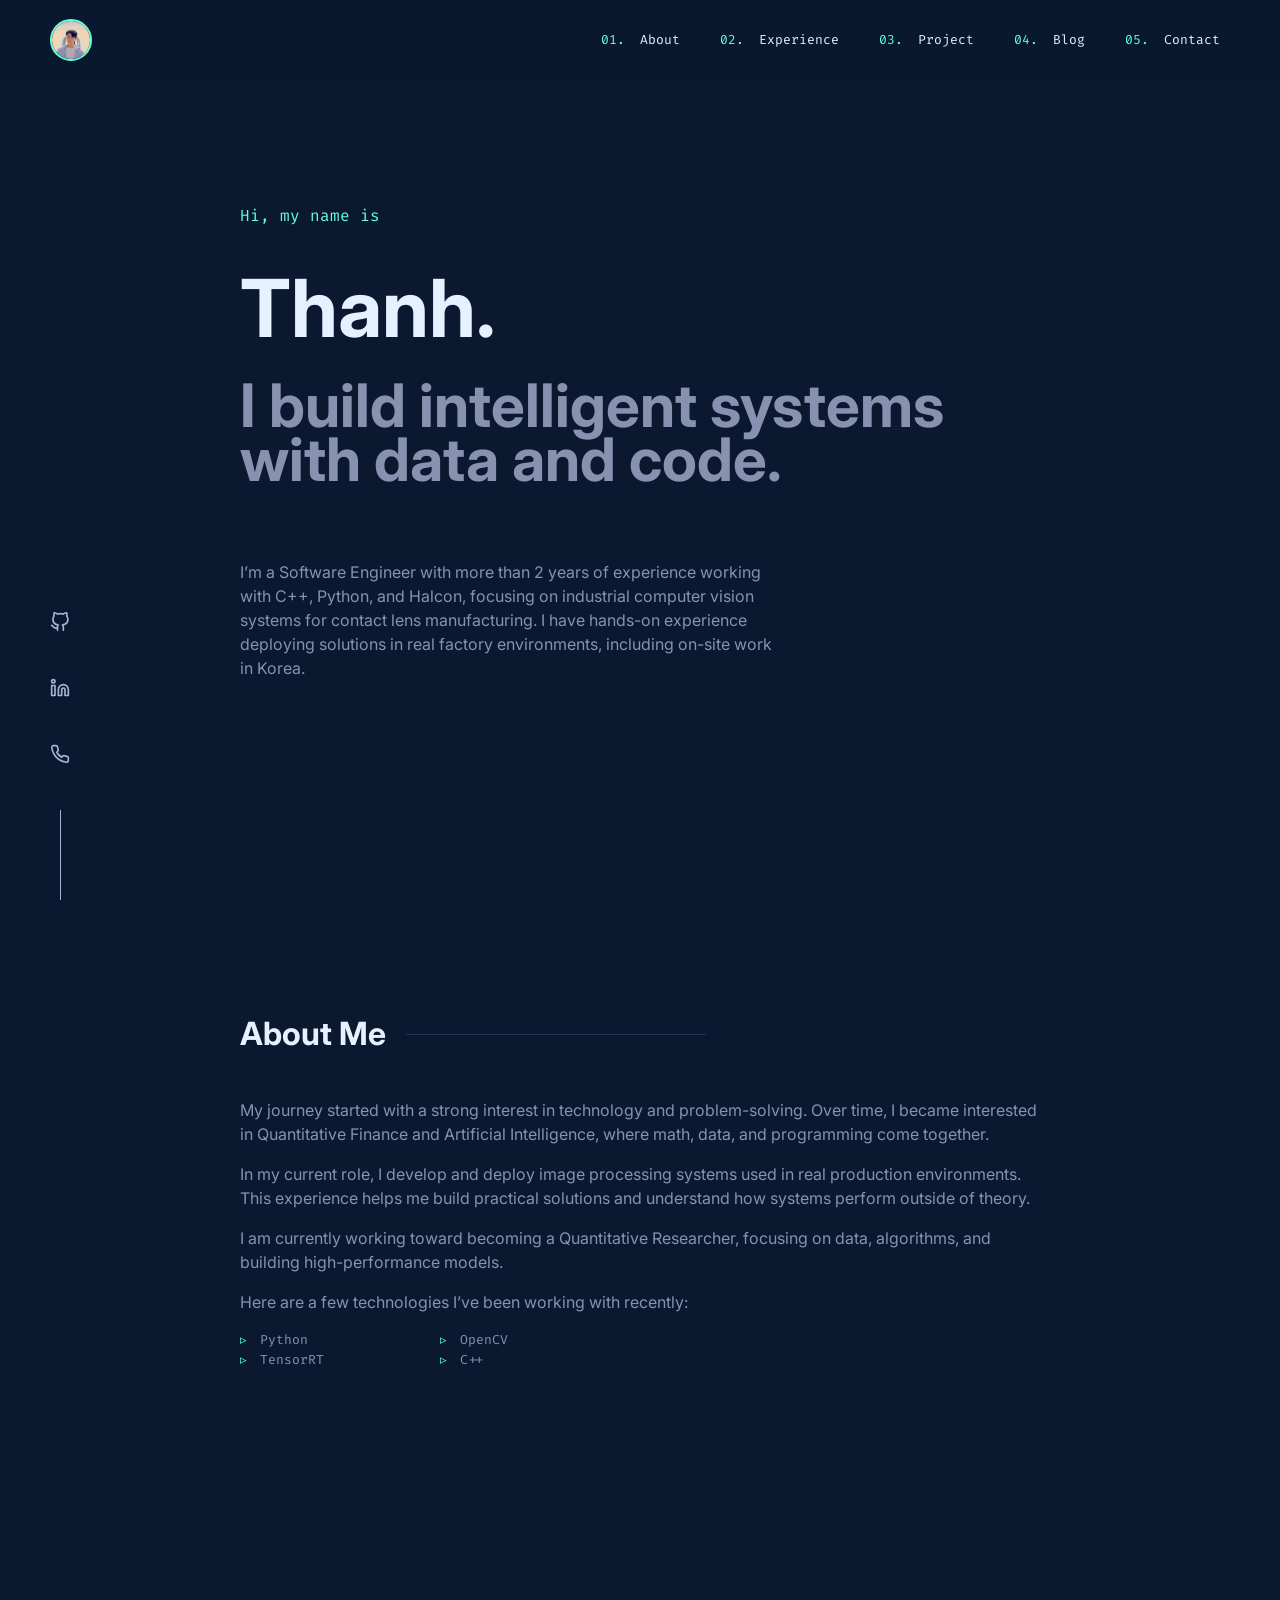
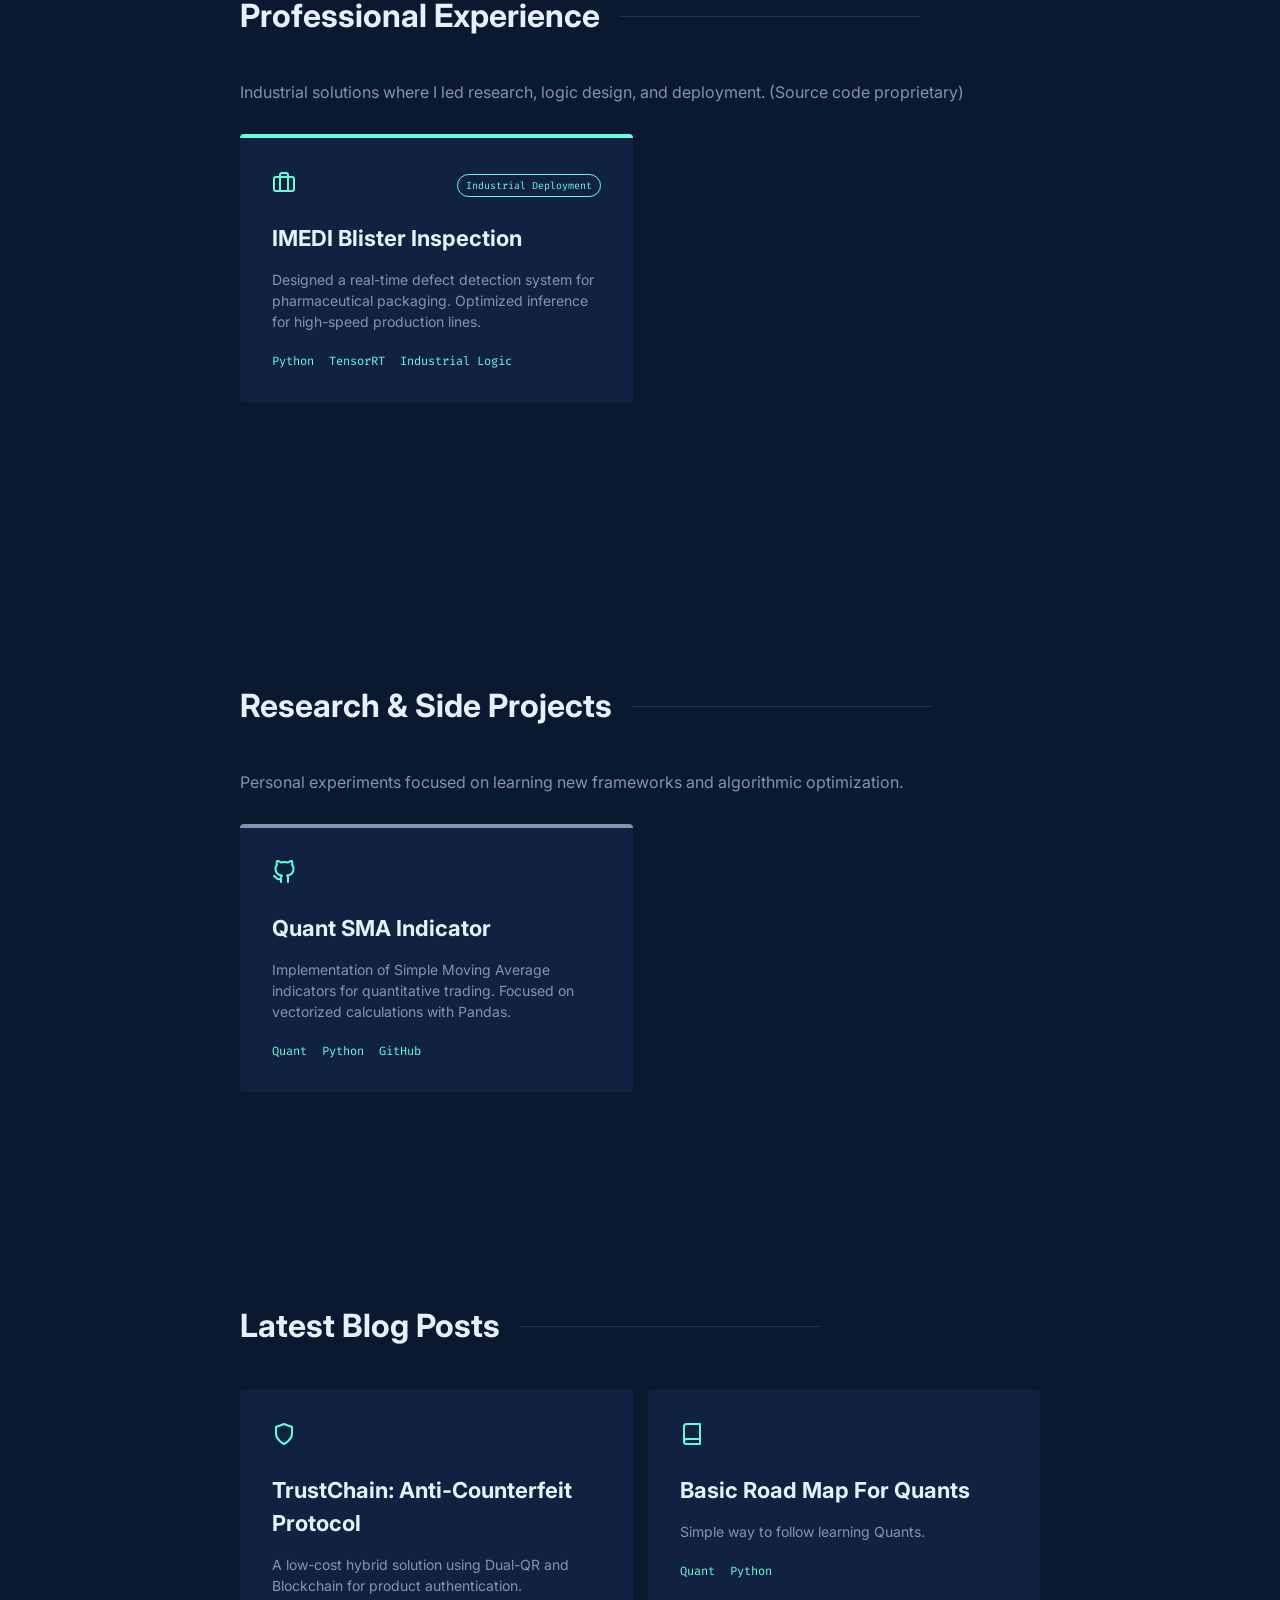
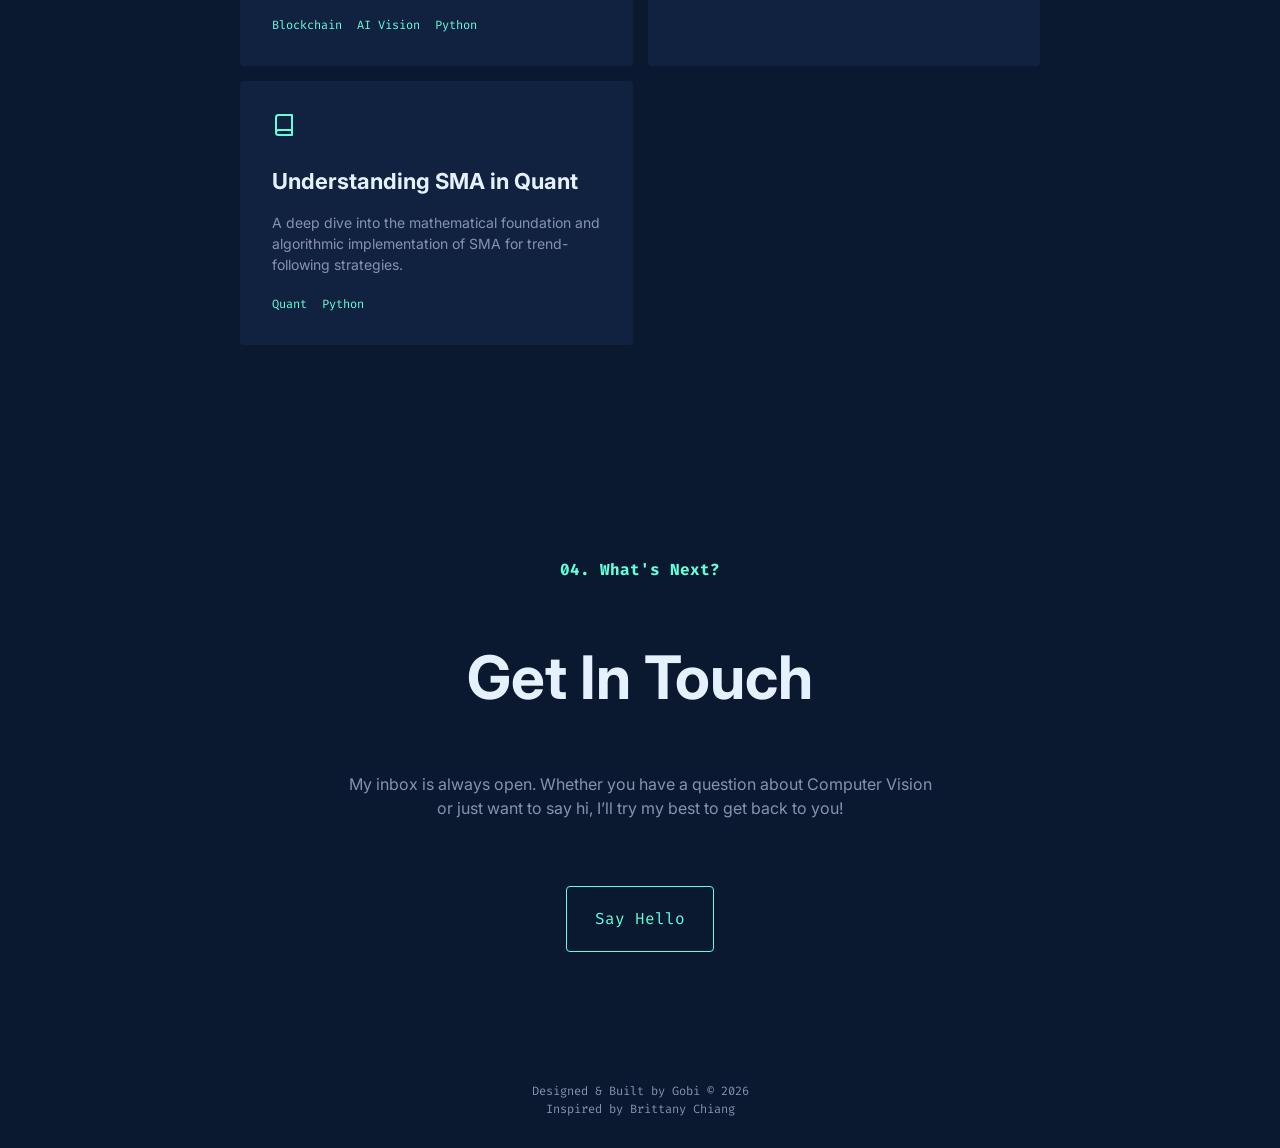
==== index.html @ 8f7c5cfc "add new blog" ====
<!DOCTYPE html>
<html lang="en">
<head>
    <meta charset="UTF-8">
    <meta name="viewport" content="width=device-width, initial-scale=1.0">
    <title>Gobi | AI & Research Engineer</title>
    <link href="https://fonts.googleapis.com/css2?family=Inter:wght@300;400;600;700&family=Fira+Code:wght@400;500&display=swap" rel="stylesheet">
    <style>
        :root {
            --navy: #0a192f;
            --light-navy: #112240;
            --lightest-navy: #233554;
            --slate: #8892b0;
            --light-slate: #a8b2d1;
            --white: #e6f1ff;
            --green: #64ffda;
            --font-sans: 'Inter', sans-serif;
            --font-mono: 'Fira Code', monospace;
        }

        * {
            box-sizing: border-box;
            transition: all 0.25s cubic-bezier(0.645, 0.045, 0.355, 1);
        }

        html { scroll-behavior: smooth; }

        body {
            background-color: var(--navy);
            color: var(--slate);
            font-family: var(--font-sans);
            margin: 0;
            line-height: 1.5;
            -webkit-font-smoothing: antialiased;
        }

        /* --- SOCIAL SIDEBAR --- */
        .social-sidebar {
            width: 40px;
            position: fixed;
            bottom: 0;
            left: 40px;
            right: auto;
            z-index: 10;
        }

        .social-sidebar ul {
            display: flex;
            flex-direction: column;
            align-items: center;
            margin: 0;
            padding: 0;
            list-style: none;
        }

        .social-sidebar li { margin-bottom: 20px; }
        .social-sidebar li:last-of-type { margin-bottom: 30px; }

        .social-sidebar a {
            padding: 10px;
            color: var(--light-slate);
            display: inline-block;
        }

        .social-sidebar a:hover {
            color: var(--green);
            transform: translateY(-3px);
        }

        .social-sidebar svg {
            width: 20px;
            height: 20px;
            fill: none;
            stroke: currentColor;
            stroke-width: 2;
            stroke-linecap: round;
            stroke-linejoin: round;
        }

        .social-sidebar::after {
            content: "";
            display: block;
            width: 1px;
            height: 90px;
            margin: 0 auto;
            background-color: var(--light-slate);
        }

        .status-badge {
            font-family: var(--font-mono);
            font-size: 10px;
            color: var(--green);
            border: 1px solid var(--green);
            padding: 3px 8px;
            border-radius: 12px;
        }

        .company-card {
            border-top: 4px solid var(--green); /* Highlights professional work */
        }

        .side-card {
            border-top: 4px solid var(--slate); /* Keeps side projects subtle */
        }

        /* --- NAVIGATION --- */
        nav {
            position: fixed;
            top: 0;
            width: 100%;
            height: 80px;
            background: rgba(10, 25, 47, 0.85);
            backdrop-filter: blur(10px);
            z-index: 11;
            display: flex;
            align-items: center;
            padding: 0 50px;
        }

        .nav-container {
            width: 100%;
            display: flex;
            justify-content: space-between;
            align-items: center;
        }

        .nav-links { 
            display: flex; 
            list-style: none; 
            margin: 0; 
            padding: 0; 
            font-family: var(--font-mono);
            font-size: 13px;
        }

        .nav-links li { 
            margin-left: 30px; 
            counter-increment: item;
        }
        
        .nav-links a {
            text-decoration: none;
            color: var(--white);
            padding: 10px;
        }

        .nav-links a:hover { color: var(--green); }

        .nav-links li::before {
            content: "0" counter(item) ".";
            margin-right: 5px;
            color: var(--green);
        }
        /* Styling for the new image logo */
        .nav-logo-img {
            width: 42px; /* Standard size for a professional navbar logo */
            height: 42px;
            border-radius: 50%; /* Makes it circular */
            border: 2px solid var(--green); /* Adds the signature green ring */
            object-fit: cover; /* Ensures the face isn't stretched */
            display: block;
            transition: transform 0.3s ease;
        }

        .nav-logo-img:hover {
            transform: scale(1.1); /* Subtle zoom on hover */
            filter: brightness(1.1);
        }

        /* Ensure the logo link doesn't have extra padding/decoration */
        .logo {
            display: flex;
            align-items: center;
            text-decoration: none;
        }
        

        /* --- LAYOUT --- */
        .container { 
            max-width: 1000px; 
            margin: 0 auto; 
            padding: 0 100px; 
        }

        section { 
            padding: 100px 0; 
            max-width: 900px;
        }

        /* --- HERO SECTION --- */
        .hero {
            display: flex;
            flex-direction: column;
            justify-content: center;
            min-height: 100vh;
        }

        .hero span {
            font-family: var(--font-mono);
            color: var(--green);
            margin-bottom: 20px;
            font-size: clamp(14px, 5vw, 16px);
        }

        .hero h1 {
            font-size: clamp(40px, 8vw, 80px);
            font-weight: 700;
            color: var(--white);
            margin: 0;
        }

        .hero h2 {
            font-size: clamp(30px, 6vw, 60px);
            color: var(--slate);
            margin-top: 10px;
            line-height: 0.9;
        }

        .hero p {
            max-width: 540px;
            margin-top: 25px;
        }

        /* --- SECTION HEADERS --- */
        .section-title {
            display: flex;
            align-items: center;
            margin: 10px 0 40px;
            width: 100%;
            font-size: clamp(26px, 5vw, 32px);
            white-space: nowrap;
            color: var(--white);
        }

        .section-title::after {
            content: "";
            display: block;
            position: relative;
            width: 300px;
            height: 1px;
            margin-left: 20px;
            background-color: var(--lightest-navy);
        }

        /* --- PROJECT & BLOG CARDS --- */
        .grid {
            display: grid;
            gap: 15px;
            grid-template-columns: repeat(auto-fill, minmax(300px, 1fr));
        }

        /* Links styling for cards */
        .card-link {
            text-decoration: none;
            color: inherit;
            display: block;
        }

        .card {
            background-color: var(--light-navy);
            padding: 2rem;
            border-radius: 4px;
            position: relative;
            height: 100%;
        }

        .card:hover {
            transform: translateY(-7px);
            background-color: var(--lightest-navy);
        }

        .card-header {
            display: flex;
            justify-content: space-between;
            align-items: center;
            margin-bottom: 20px;
        }

        .folder-icon { color: var(--green); }
        .external-icon { color: var(--light-slate); }

        .card h3 {
            color: var(--white);
            margin-bottom: 10px;
            font-size: 22px;
        }

        .card p { font-size: 14px; color: var(--slate); }

        .tag-container {
            display: flex;
            flex-wrap: wrap;
            margin-top: 20px;
        }

        .tag {
            font-family: var(--font-mono);
            font-size: 12px;
            color: var(--green);
            margin-right: 15px;
        }

        /* --- FOOTER --- */
        footer {
            text-align: center;
            padding: 30px;
            font-family: var(--font-mono);
            font-size: 12px;
        }

        footer a {
            color: var(--slate);
            text-decoration: none;
        }

        footer a:hover { color: var(--green); }

        @media (max-width: 768px) {
            .container { padding: 0 25px; }
            nav { padding: 0 25px; }
            .nav-links { display: none; }
            .social-sidebar { display: none; }
        }
    </style>
</head>
<body>

    <!-- LEFT SIDEBAR ICONS -->
    <div class="social-sidebar">
        <ul>
            <li>
                <a href="https://github.com/Gobiilee" target="_blank" aria-label="GitHub">
                    <svg xmlns="http://www.w3.org/2000/svg" viewBox="0 0 24 24"><path d="M9 19c-5 1.5-5-2.5-7-3m14 6v-3.87a3.37 3.37 0 0 0-.94-2.61c3.14-.35 6.44-1.54 6.44-7A5.44 5.44 0 0 0 20 4.77 5.07 5.07 0 0 0 19.91 1S18.73.65 16 2.48a13.38 13.38 0 0 0-7 0C6.27.65 5.09 1 5.09 1A5.07 5.07 0 0 0 5 4.77a5.44 5.44 0 0 0-1.5 3.78c0 5.42 3.3 6.61 6.44 7A3.37 3.37 0 0 0 9 18.13V22"></path></svg>
                </a>
            </li>
            <li>
                <a href="https://www.linkedin.com/in/gobi17082002/" target="_blank" aria-label="LinkedIn">
                    <svg xmlns="http://www.w3.org/2000/svg" viewBox="0 0 24 24"><path d="M16 8a6 6 0 0 1 6 6v7h-4v-7a2 2 0 0 0-2-2 2 2 0 0 0-2 2v7h-4v-7a6 6 0 0 1 6-6zM2 9h4v12H2z"></path><circle cx="4" cy="4" r="2"></circle></svg>
                </a>
            </li>
            <li>
                <a href="tel:+84911947397" aria-label="Phone">
                    <svg xmlns="http://www.w3.org/2000/svg" viewBox="0 0 24 24"><path d="M22 16.92v3a2 2 0 0 1-2.18 2 19.79 19.79 0 0 1-8.63-3.07 19.5 19.5 0 0 1-6-6 19.79 19.79 0 0 1-3.07-8.67A2 2 0 0 1 4.11 2h3a2 2 0 0 1 2 1.72 12.84 12.84 0 0 0 .7 2.81 2 2 0 0 1-.45 2.11L8.09 9.91a16 16 0 0 0 6 6l1.27-1.27a2 2 0 0 1 2.11-.45 12.84 12.84 0 0 0 2.81.7A2 2 0 0 1 22 16.92z"></path></svg>
                </a>
            </li>
        </ul>
    </div>

    <nav>
        <div class="nav-container">
            <a href="#" class="logo">
            <img src="profile.png" alt="Logo" class="nav-logo-img">
            </a>
            <ul class="nav-links" style="counter-reset: item 0;">
                <li><a href="#about">About</a></li>
                <li><a href="#experience">Experience</a></li>
                <li><a href="#projects">Project</a></li>
                <li><a href="#blog">Blog</a></li>
                <li><a href="#contact">Contact</a></li>
            </ul>
        </div>
    </nav>

    <div class="container">
    <header class="hero" id="home">
        <span>Hi, my name is</span>
        <h1>Thanh.</h1>
        <h2>I build intelligent systems with data and code.</h2>
        <p>
            I’m a Software Engineer with more than 2 years of experience working with C++, Python, and Halcon, 
            focusing on industrial computer vision systems for contact lens manufacturing. 
            I have hands-on experience deploying solutions in real factory environments, including on-site work in Korea.
        </p>
    </header>

    <section id="about">
        <h2 class="section-title">About Me</h2>
        
        <p>
            My journey started with a strong interest in technology and problem-solving. 
            Over time, I became interested in Quantitative Finance and Artificial Intelligence, 
            where math, data, and programming come together.
        </p>

        <p>
            In my current role, I develop and deploy image processing systems used in real production environments. 
            This experience helps me build practical solutions and understand how systems perform outside of theory.
        </p>

        <p>
            I am currently working toward becoming a Quantitative Researcher, focusing on data, algorithms, 
            and building high-performance models.
        </p>

        <p>Here are a few technologies I’ve been working with recently:</p>
            <ul style="display: grid; grid-template-columns: repeat(2, minmax(140px, 200px)); list-style: none; padding: 0; font-family: var(--font-mono); font-size: 13px;">
                <li style="position: relative; padding-left: 20px;">
                    <span style="color: var(--green); position: absolute; left: 0;">▹</span> Python
                </li>
                <li style="position: relative; padding-left: 20px;">
                    <span style="color: var(--green); position: absolute; left: 0;">▹</span> OpenCV
                </li>
                <li style="position: relative; padding-left: 20px;">
                    <span style="color: var(--green); position: absolute; left: 0;">▹</span> TensorRT
                </li>
                <li style="position: relative; padding-left: 20px;">
                    <span style="color: var(--green); position: absolute; left: 0;">▹</span> C++
                </li>
            </ul>
        </section>

        <section id="experience">
            <!-- 1. PROFESSIONAL WORK SECTION -->
            <h2 class="section-title">Professional Experience</h2>
            <p style="margin-bottom: 30px;">Industrial solutions where I led research, logic design, and deployment. (Source code proprietary)</p>
            
            <div class="grid">
                <!-- Company Project: IMEDI -->
                <a href="experience/IMediBlister.html" class="card-link">
                    <div class="card company-card">
                        <div class="card-header">
                            <div class="folder-icon">
                                <svg xmlns="http://www.w3.org/2000/svg" width="24" height="24" viewBox="0 0 24 24" fill="none" stroke="currentColor" stroke-width="2" stroke-linecap="round" stroke-linejoin="round"><rect x="2" y="7" width="20" height="14" rx="2" ry="2"></rect><path d="M16 21V5a2 2 0 0 0-2-2h-4a2 2 0 0 0-2 2v16"></path></svg>
                            </div>
                            <span class="status-badge">Industrial Deployment</span>
                        </div>
                        <h3>IMEDI Blister Inspection</h3>
                        <p>Designed a real-time defect detection system for pharmaceutical packaging. Optimized inference for high-speed production lines.</p>
                        <div class="tag-container">
                            <span class="tag">Python</span>
                            <span class="tag">TensorRT</span>
                            <span class="tag">Industrial Logic</span>
                        </div>
                    </div>
                </a>
            </div>
        </section>
        <section id="projects">
            <!-- 2. SIDE PROJECTS & RESEARCH SECTION -->
            <h2 class="section-title" style="margin-top: 80px;">Research & Side Projects</h2>
            <p style="margin-bottom: 30px;">Personal experiments focused on learning new frameworks and algorithmic optimization.</p>

            <div class="grid">
                <!-- Side Project: Quant / SMA -->
                <a href="https://github.com/Gobiilee/" class="card-link" target="_blank">
                    <div class="card side-card">
                        <div class="card-header">
                            <div class="folder-icon">
                                <svg xmlns="http://www.w3.org/2000/svg" width="24" height="24" viewBox="0 0 24 24" fill="none" stroke="currentColor" stroke-width="2" stroke-linecap="round" stroke-linejoin="round"><path d="M9 19c-5 1.5-5-2.5-7-3m14 6v-3.87a3.37 3.37 0 0 0-.94-2.61c3.14-.35 6.44-1.54 6.44-7A5.44 5.44 0 0 0 20 4.77 5.07 5.07 0 0 0 19.91 1S18.73.65 16 2.48a13.38 13.38 0 0 0-7 0C6.27.65 5.09 1 5.09 1A5.07 5.07 0 0 0 5 4.77a5.44 5.44 0 0 0-1.5 3.78c0 5.42 3.3 6.61 6.44 7A3.37 3.37 0 0 0 9 18.13V22"></path></svg>
                            </div>
                        </div>
                        <h3>Quant SMA Indicator</h3>
                        <p>Implementation of Simple Moving Average indicators for quantitative trading. Focused on vectorized calculations with Pandas.</p>
                        <div class="tag-container">
                            <span class="tag">Quant</span>
                            <span class="tag">Python</span>
                            <span class="tag">GitHub</span>
                        </div>
                    </div>
                </a>
            </div>
        </section>

        <!-- BLOG SECTION -->
        <section id="blog">
            <h2 class="section-title">Latest Blog Posts</h2>
            <div class="grid">
                <!-- Change the href to your new filename -->
                 <a href="blog/anti_fake_blockchain.html" class="card-link">
                    <div class="card">
                        <div class="card-header">
                            <div class="folder-icon">
                                <!-- Icon được đổi sang dạng Shield/Lock để phù hợp với Security -->
                                <svg xmlns="http://www.w3.org/2000/svg" width="24" height="24" viewBox="0 0 24 24" fill="none" stroke="currentColor" stroke-width="2" stroke-linecap="round" stroke-linejoin="round">
                                    <path d="M12 22s8-4 8-10V5l-8-3-8 3v7c0 6 8 10 8 10z"></path>
                                </svg>
                            </div>
                        </div>
                        <h3>TrustChain: Anti-Counterfeit Protocol</h3>
                        <p>A low-cost hybrid solution using Dual-QR and Blockchain for product authentication.</p>
                        <div class="tag-container">
                            <span class="tag">Blockchain</span>
                            <span class="tag">AI Vision</span>
                            <span class="tag">Python</span>
                        </div>
                    </div>
                </a>
                <a href="blog/quantitative_research_roadmap.html" class="card-link">
                    <div class="card">
                        <div class="card-header">
                            <div class="folder-icon">
                                <svg xmlns="http://www.w3.org/2000/svg" width="24" height="24" fill="none" stroke="currentColor" stroke-width="2" stroke-linecap="round" stroke-linejoin="round"><path d="M4 19.5A2.5 2.5 0 0 1 6.5 17H20"></path><path d="M6.5 2H20v20H6.5A2.5 2.5 0 0 1 4 19.5v-15A2.5 2.5 0 0 1 6.5 2z"></path></svg>
                            </div>
                        </div>
                        <h3>Basic Road Map For Quants</h3>
                        <p>Simple way to follow learning Quants.</p>
                        <div class="tag-container">
                            <span class="tag">Quant</span>
                            <span class="tag">Python</span>
                        </div>
                    </div>
                </a>
                <a href="blog/sma_indicator.html" class="card-link">
                    <div class="card">
                        <div class="card-header">
                            <div class="folder-icon">
                                <svg xmlns="http://www.w3.org/2000/svg" width="24" height="24" fill="none" stroke="currentColor" stroke-width="2" stroke-linecap="round" stroke-linejoin="round"><path d="M4 19.5A2.5 2.5 0 0 1 6.5 17H20"></path><path d="M6.5 2H20v20H6.5A2.5 2.5 0 0 1 4 19.5v-15A2.5 2.5 0 0 1 6.5 2z"></path></svg>
                            </div>
                        </div>
                        <h3>Understanding SMA in Quant</h3>
                        <p>A deep dive into the mathematical foundation and algorithmic implementation of SMA for trend-following strategies.</p>
                        <div class="tag-container">
                            <span class="tag">Quant</span>
                            <span class="tag">Python</span>
                        </div>
                    </div>
                </a>
            </div>
        </section>

        <section id="contact" style="text-align: center; max-width: 600px; margin: 0 auto;">
            <h2 style="font-family: var(--font-mono); color: var(--green); font-size: 16px; margin-bottom: 20px;">04. What's Next?</h2>
            <h2 style="font-size: clamp(40px, 5vw, 60px); color: var(--white);">Get In Touch</h2>
            <p>My inbox is always open. Whether you have a question about Computer Vision or just want to say hi, I’ll try my best to get back to you!</p>
            <a href="mailto:contact@yourdomain.com" style="display: inline-block; margin-top: 50px; padding: 1.25rem 1.75rem; border: 1px solid var(--green); border-radius: 4px; color: var(--green); font-family: var(--font-mono); text-decoration: none;">Say Hello</a>
        </section>

        <footer>
            <a href="https://github.com/Gobiilee" target="_blank">
                Designed & Built by Gobi © 2026<br>
                Inspired by Brittany Chiang
            </a>
        </footer>
    </div>

</body>
</html>
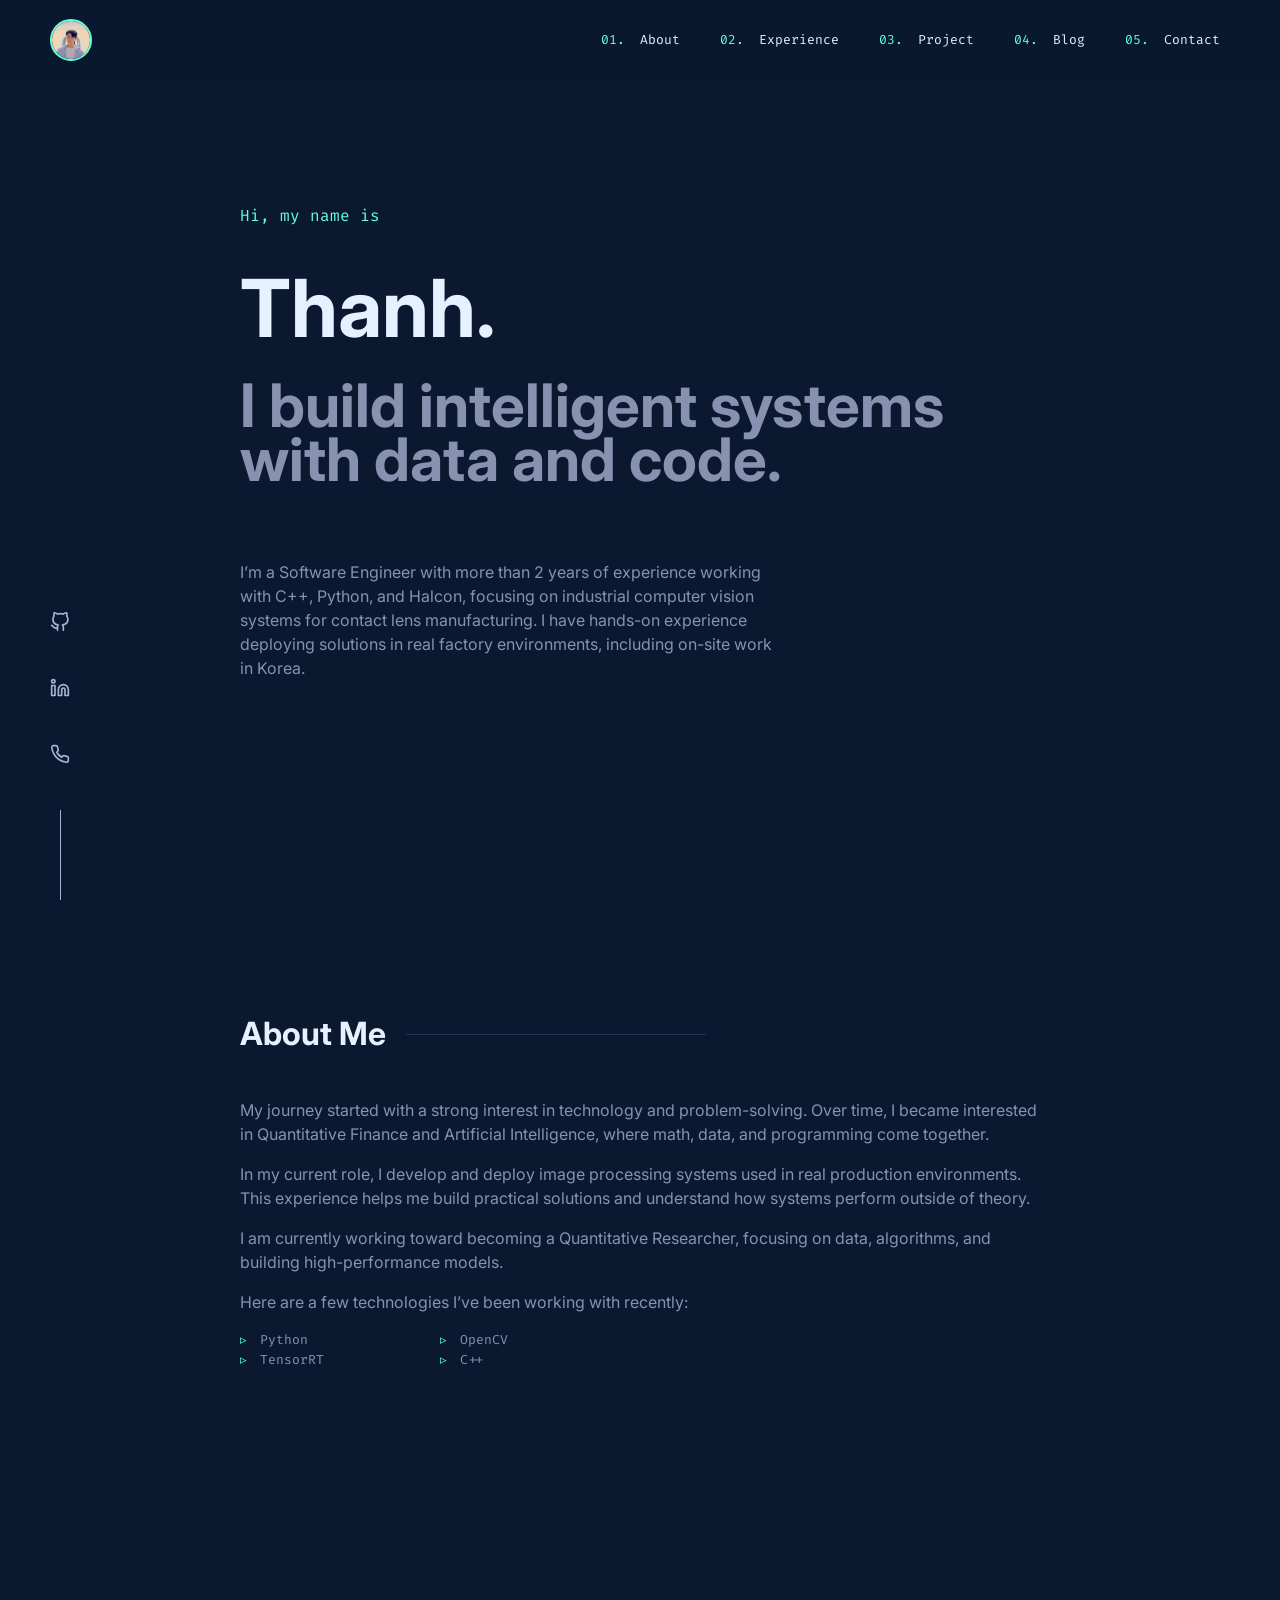
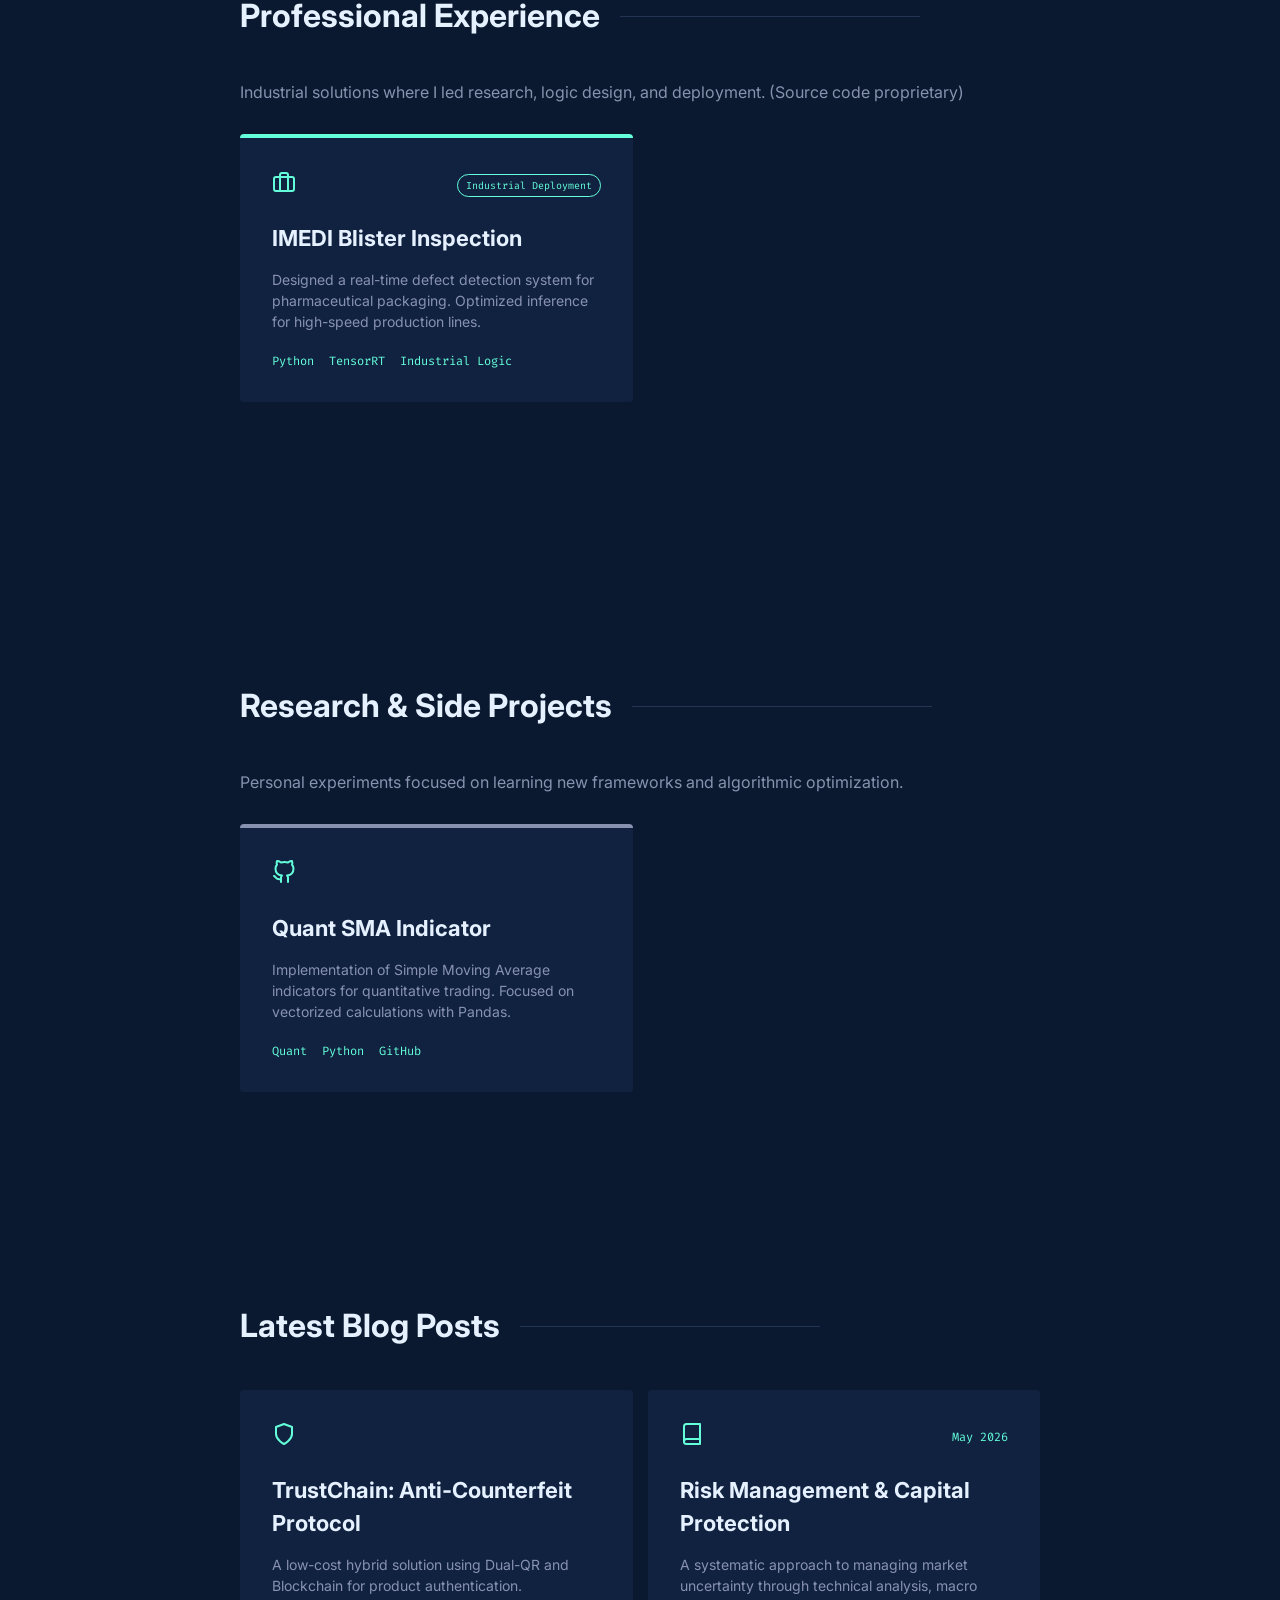
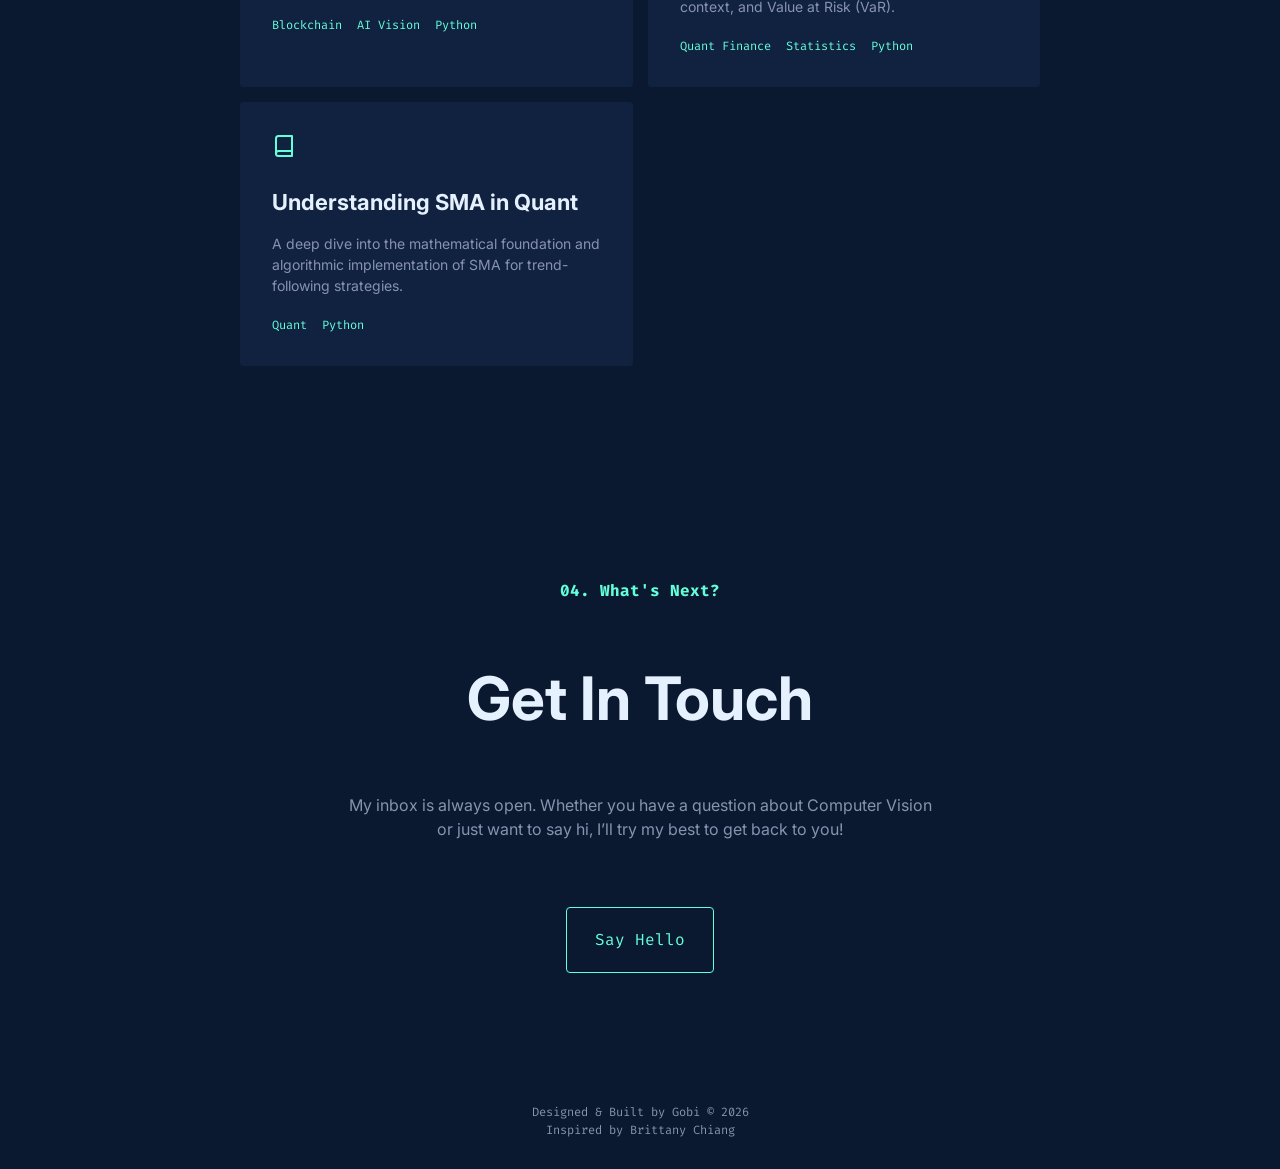
==== commit c1193d86: "add blog risk management" ====
--- a/index.html
+++ b/index.html
@@ -485,17 +485,22 @@
                         </div>
                     </div>
                 </a>
-                <a href="blog/quantitative_research_roadmap.html" class="card-link">
+                <a href="blog/risk_management_investment.html" class="card-link">
                     <div class="card">
                         <div class="card-header">
                             <div class="folder-icon">
-                                <svg xmlns="http://www.w3.org/2000/svg" width="24" height="24" fill="none" stroke="currentColor" stroke-width="2" stroke-linecap="round" stroke-linejoin="round"><path d="M4 19.5A2.5 2.5 0 0 1 6.5 17H20"></path><path d="M6.5 2H20v20H6.5A2.5 2.5 0 0 1 4 19.5v-15A2.5 2.5 0 0 1 6.5 2z"></path></svg>
+                                <svg xmlns="http://www.w3.org/2000/svg" width="24" height="24" fill="none" stroke="currentColor" stroke-width="2" stroke-linecap="round" stroke-linejoin="round">
+                                    <path d="M4 19.5A2.5 2.5 0 0 1 6.5 17H20"></path>
+                                    <path d="M6.5 2H20v20H6.5A2.5 2.5 0 0 1 4 19.5v-15A2.5 2.5 0 0 1 6.5 2z"></path>
+                                </svg>
                             </div>
-                        </div>
-                        <h3>Basic Road Map For Quants</h3>
-                        <p>Simple way to follow learning Quants.</p>
+                            <span style="font-family: var(--font-mono); font-size: 12px; color: var(--green);">May 2026</span>
+                        </div>
+                        <h3>Risk Management & Capital Protection</h3>
+                        <p>A systematic approach to managing market uncertainty through technical analysis, macro context, and Value at Risk (VaR).</p>
                         <div class="tag-container">
-                            <span class="tag">Quant</span>
+                            <span class="tag">Quant Finance</span>
+                            <span class="tag">Statistics</span>
                             <span class="tag">Python</span>
                         </div>
                     </div>
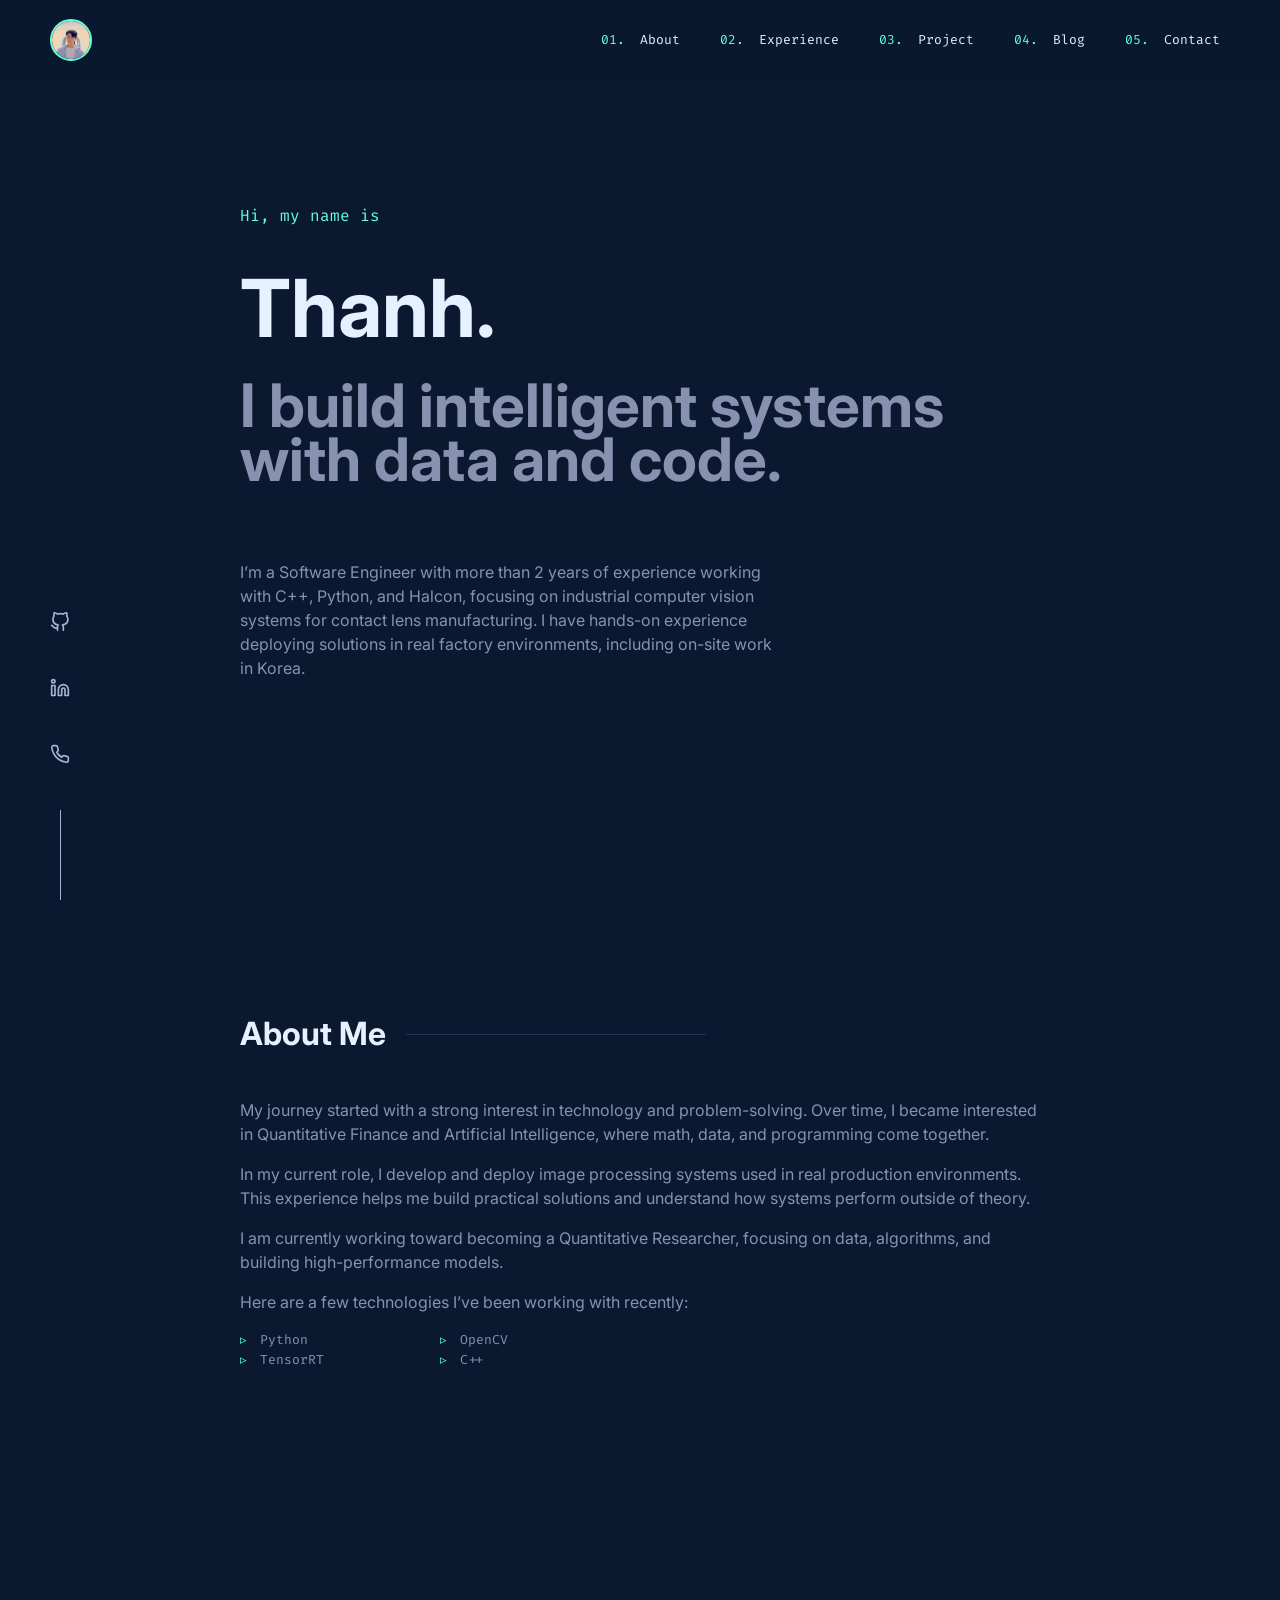
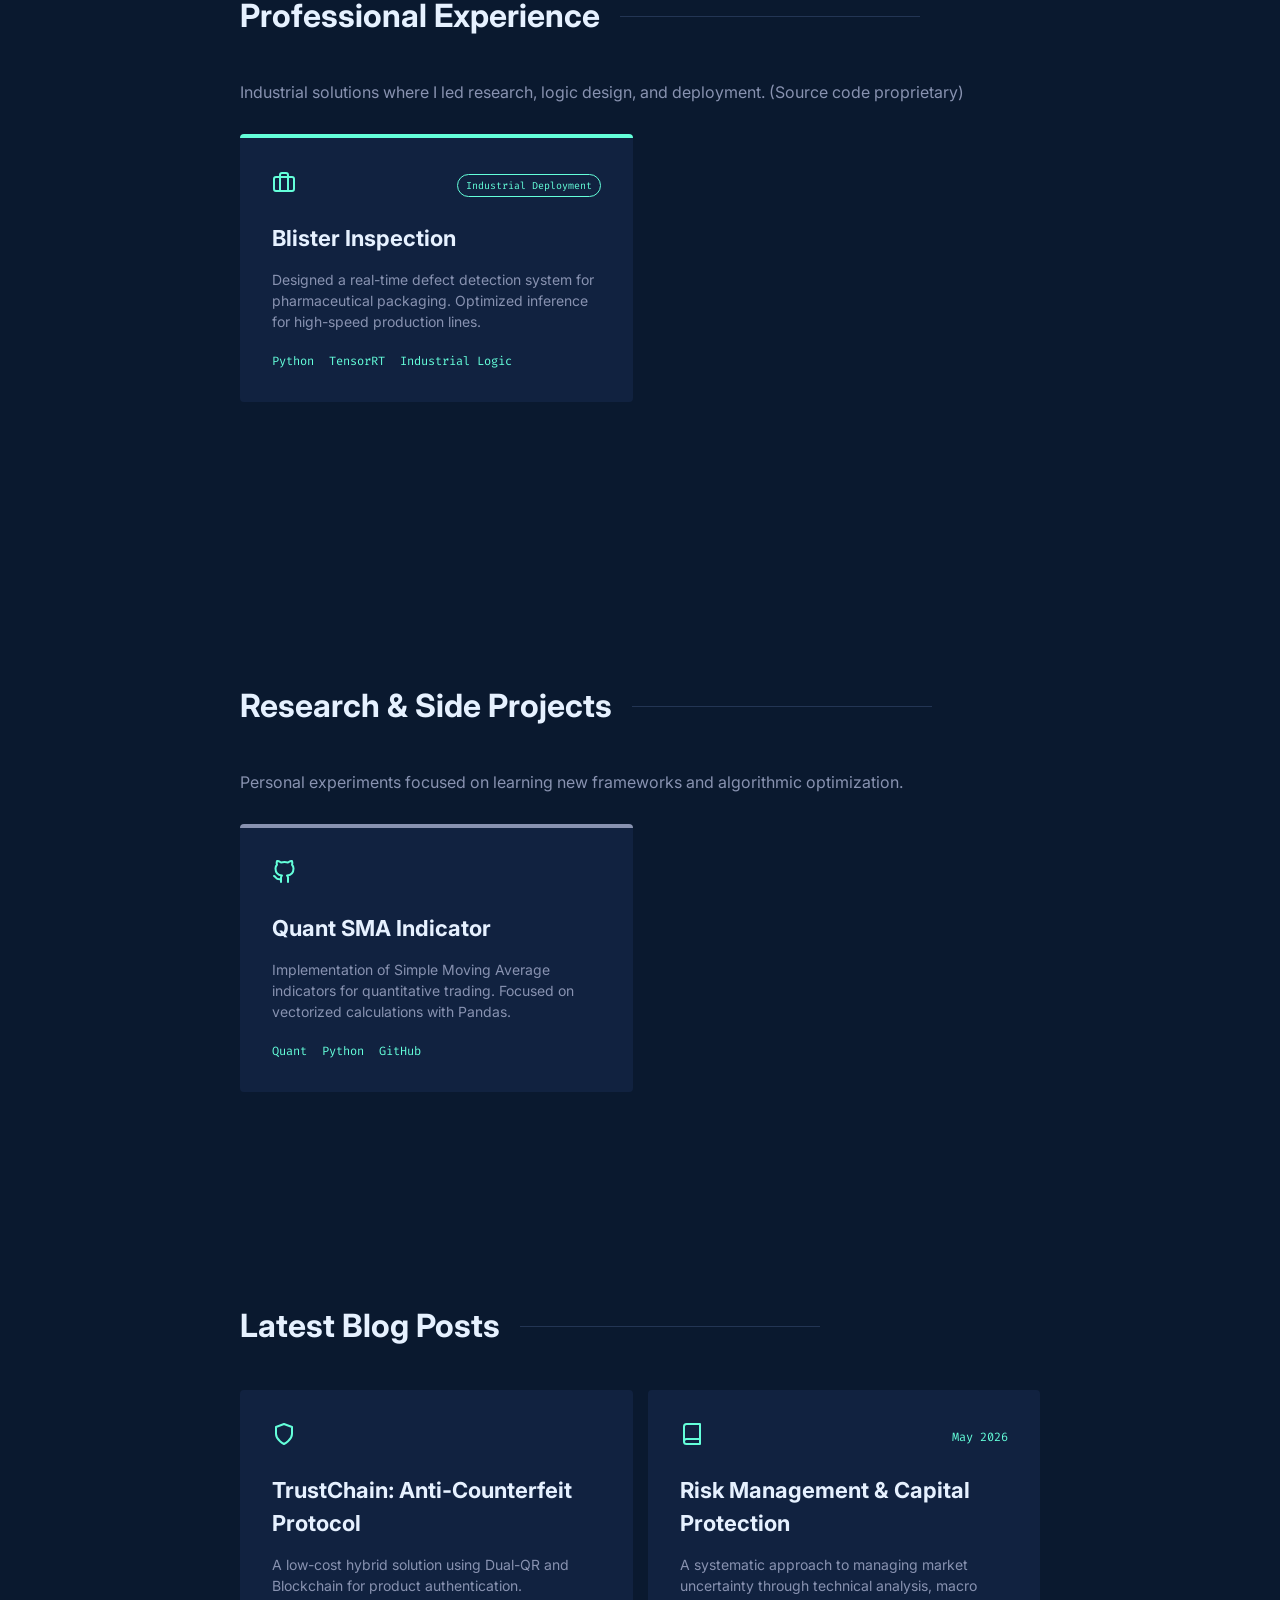
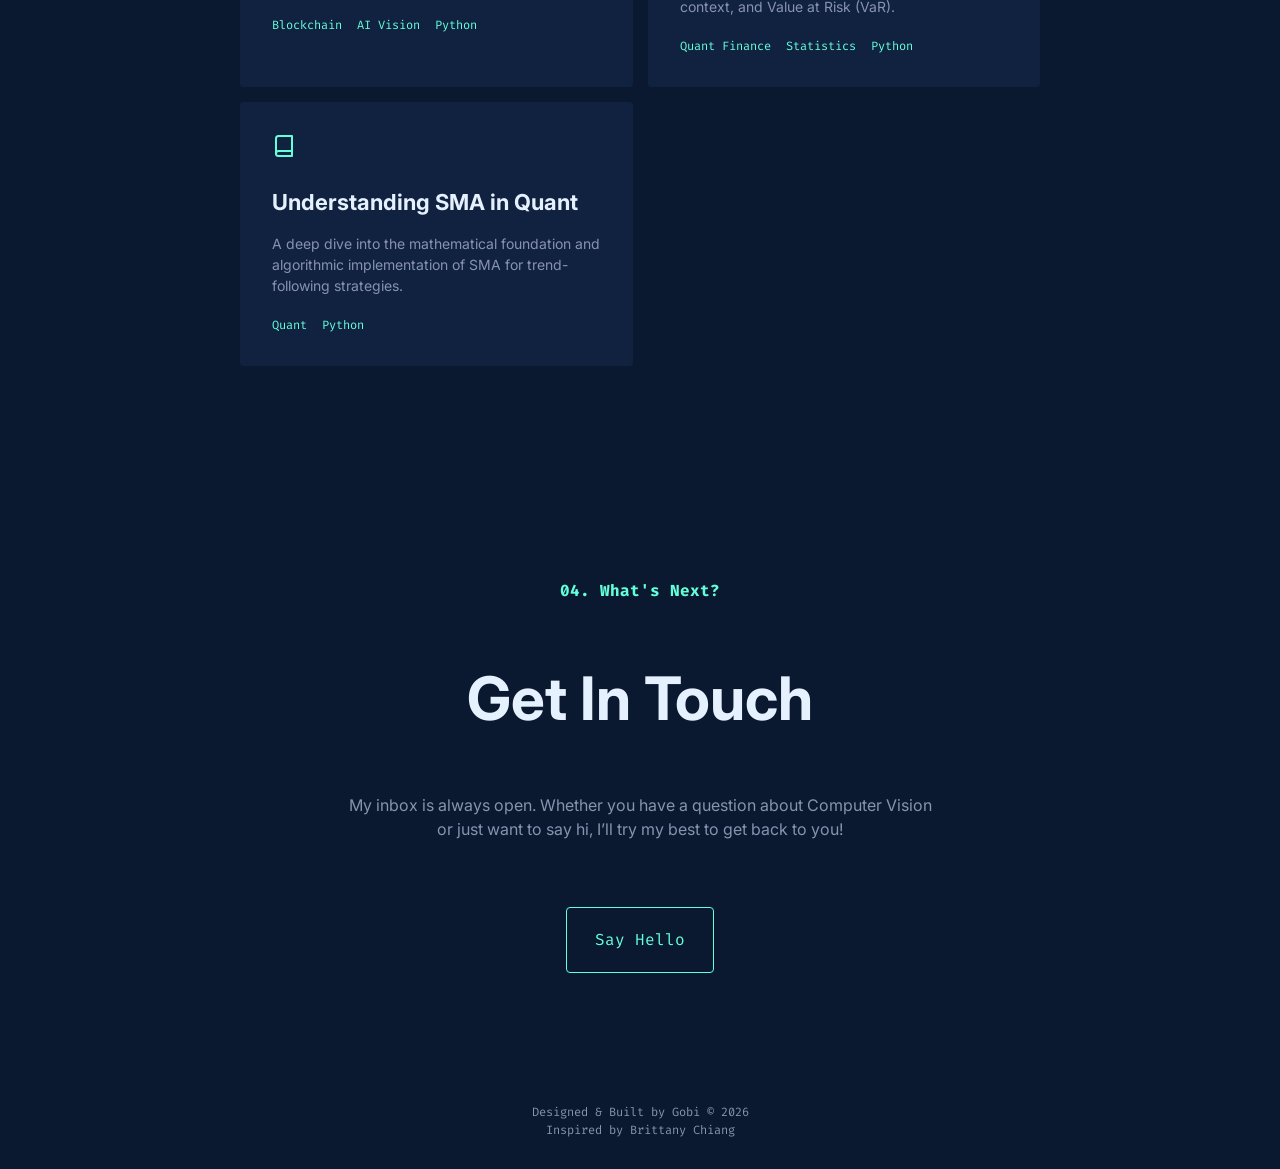
==== commit 7fd2cb25: "fix: change to private name project" ====
--- a/index.html
+++ b/index.html
@@ -424,7 +424,7 @@
                             </div>
                             <span class="status-badge">Industrial Deployment</span>
                         </div>
-                        <h3>IMEDI Blister Inspection</h3>
+                        <h3>Blister Inspection</h3>
                         <p>Designed a real-time defect detection system for pharmaceutical packaging. Optimized inference for high-speed production lines.</p>
                         <div class="tag-container">
                             <span class="tag">Python</span>
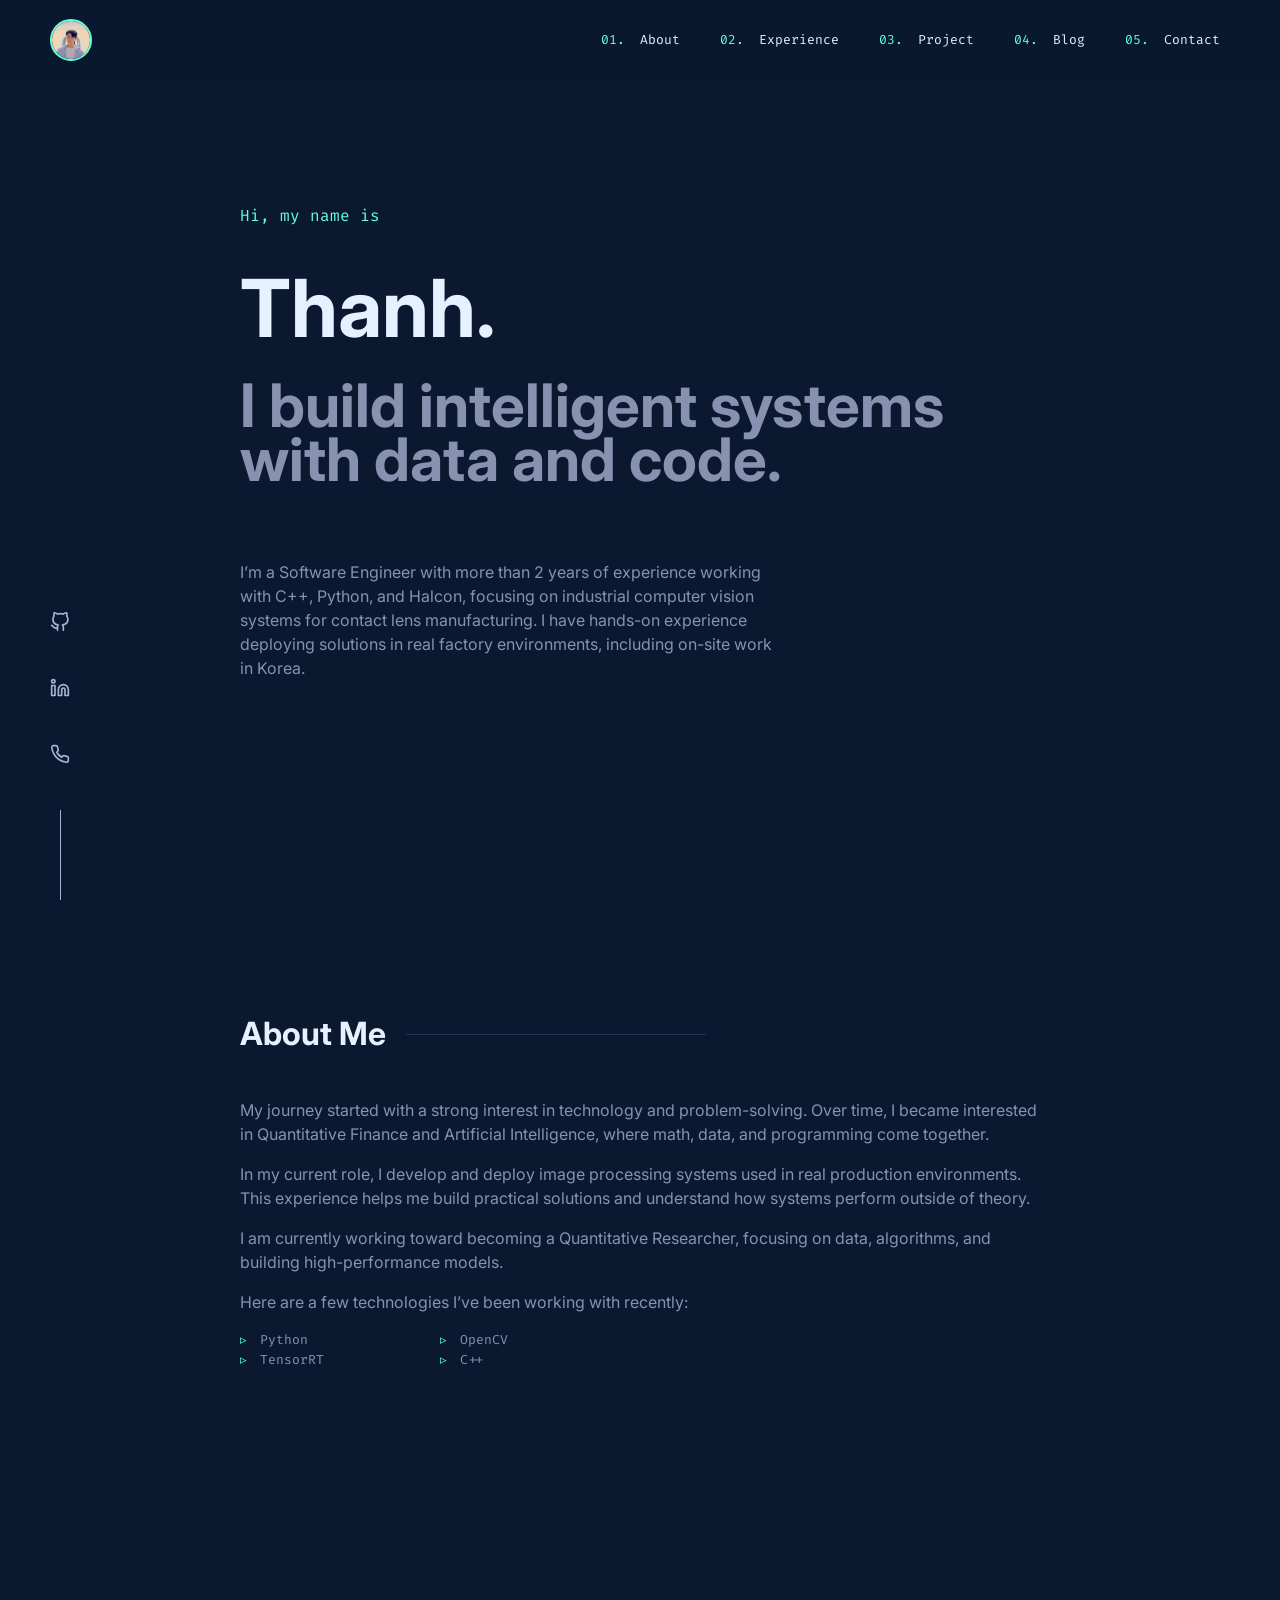
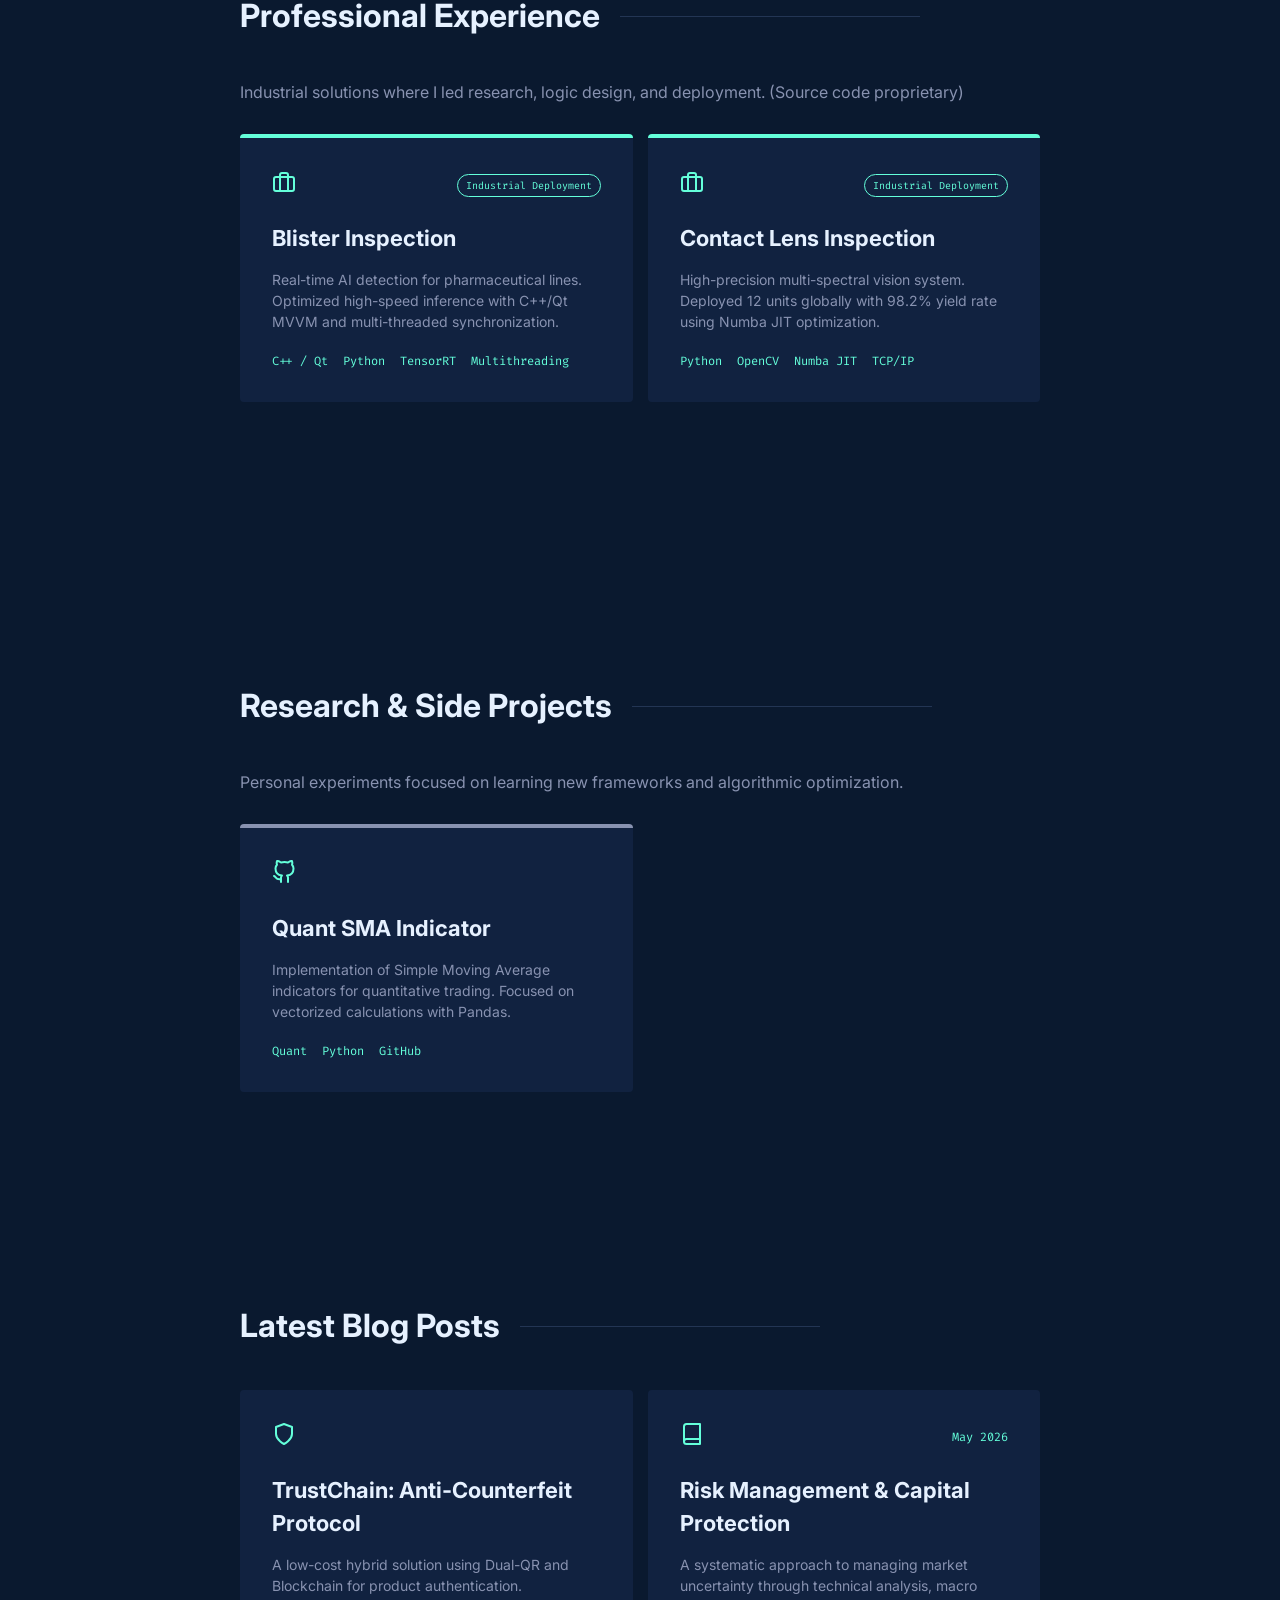
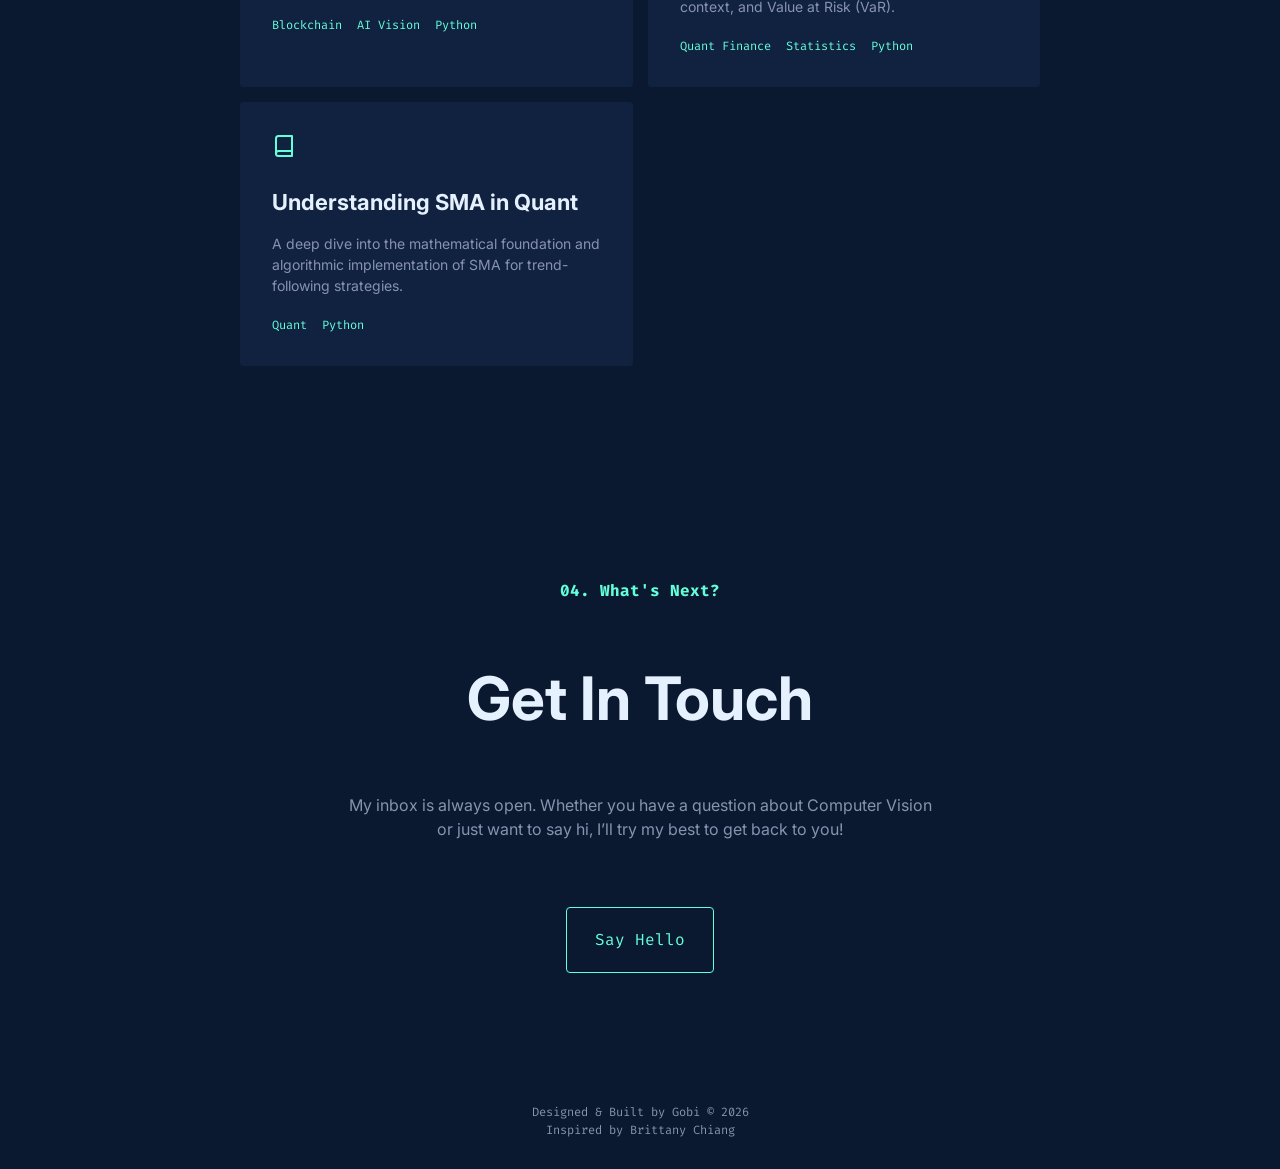
==== commit 30a958fc: "add experience and fix link linkedin not correct" ====
--- a/index.html
+++ b/index.html
@@ -334,7 +334,7 @@
                 </a>
             </li>
             <li>
-                <a href="https://www.linkedin.com/in/gobi17082002/" target="_blank" aria-label="LinkedIn">
+                <a href="www.linkedin.com/in/gobi17082002" target="_blank" aria-label="LinkedIn">
                     <svg xmlns="http://www.w3.org/2000/svg" viewBox="0 0 24 24"><path d="M16 8a6 6 0 0 1 6 6v7h-4v-7a2 2 0 0 0-2-2 2 2 0 0 0-2 2v7h-4v-7a6 6 0 0 1 6-6zM2 9h4v12H2z"></path><circle cx="4" cy="4" r="2"></circle></svg>
                 </a>
             </li>
@@ -415,25 +415,51 @@
             <p style="margin-bottom: 30px;">Industrial solutions where I led research, logic design, and deployment. (Source code proprietary)</p>
             
             <div class="grid">
-                <!-- Company Project: IMEDI -->
-                <a href="experience/IMediBlister.html" class="card-link">
+                <a href="experience/blister.html" class="card-link">
                     <div class="card company-card">
                         <div class="card-header">
                             <div class="folder-icon">
-                                <svg xmlns="http://www.w3.org/2000/svg" width="24" height="24" viewBox="0 0 24 24" fill="none" stroke="currentColor" stroke-width="2" stroke-linecap="round" stroke-linejoin="round"><rect x="2" y="7" width="20" height="14" rx="2" ry="2"></rect><path d="M16 21V5a2 2 0 0 0-2-2h-4a2 2 0 0 0-2 2v16"></path></svg>
+                                <svg xmlns="http://www.w3.org/2000/svg" width="24" height="24" viewBox="0 0 24 24" fill="none" stroke="currentColor" stroke-width="2" stroke-linecap="round" stroke-linejoin="round">
+                                    <rect x="2" y="7" width="20" height="14" rx="2" ry="2"></rect>
+                                    <path d="M16 21V5a2 2 0 0 0-2-2h-4a2 2 0 0 0-2 2v16"></path>
+                                </svg>
                             </div>
                             <span class="status-badge">Industrial Deployment</span>
                         </div>
                         <h3>Blister Inspection</h3>
-                        <p>Designed a real-time defect detection system for pharmaceutical packaging. Optimized inference for high-speed production lines.</p>
+                        <p>Real-time AI detection for pharmaceutical lines. Optimized high-speed inference with C++/Qt MVVM and multi-threaded synchronization.</p>
+                        <div class="tag-container">
+                            <span class="tag">C++ / Qt</span>
+                            <span class="tag">Python</span>
+                            <span class="tag">TensorRT</span>
+                            <span class="tag">Multithreading</span>
+                        </div>
+                    </div>
+                </a>
+                
+                <a href="experience/contact_lens.html" class="card-link">
+                    <div class="card company-card">
+                        <div class="card-header">
+                            <div class="folder-icon">
+                                <svg xmlns="http://www.w3.org/2000/svg" width="24" height="24" viewBox="0 0 24 24" fill="none" stroke="currentColor" stroke-width="2" stroke-linecap="round" stroke-linejoin="round">
+                                    <rect x="2" y="7" width="20" height="14" rx="2" ry="2"></rect>
+                                    <path d="M16 21V5a2 2 0 0 0-2-2h-4a2 2 0 0 0-2 2v16"></path>
+                                </svg>
+                            </div>
+                            <span class="status-badge">Industrial Deployment</span>
+                        </div>
+                        <h3>Contact Lens Inspection</h3>
+                        <p>High-precision multi-spectral vision system. Deployed 12 units globally with 98.2% yield rate using Numba JIT optimization.</p>
                         <div class="tag-container">
                             <span class="tag">Python</span>
-                            <span class="tag">TensorRT</span>
-                            <span class="tag">Industrial Logic</span>
+                            <span class="tag">OpenCV</span>
+                            <span class="tag">Numba JIT</span>
+                            <span class="tag">TCP/IP</span>
                         </div>
                     </div>
                 </a>
             </div>
+            
         </section>
         <section id="projects">
             <!-- 2. SIDE PROJECTS & RESEARCH SECTION -->
@@ -466,7 +492,7 @@
             <h2 class="section-title">Latest Blog Posts</h2>
             <div class="grid">
                 <!-- Change the href to your new filename -->
-                 <a href="blog/anti_fake_blockchain.html" class="card-link">
+                 <a href="blog/trustseal_protocol.html" class="card-link">
                     <div class="card">
                         <div class="card-header">
                             <div class="folder-icon">
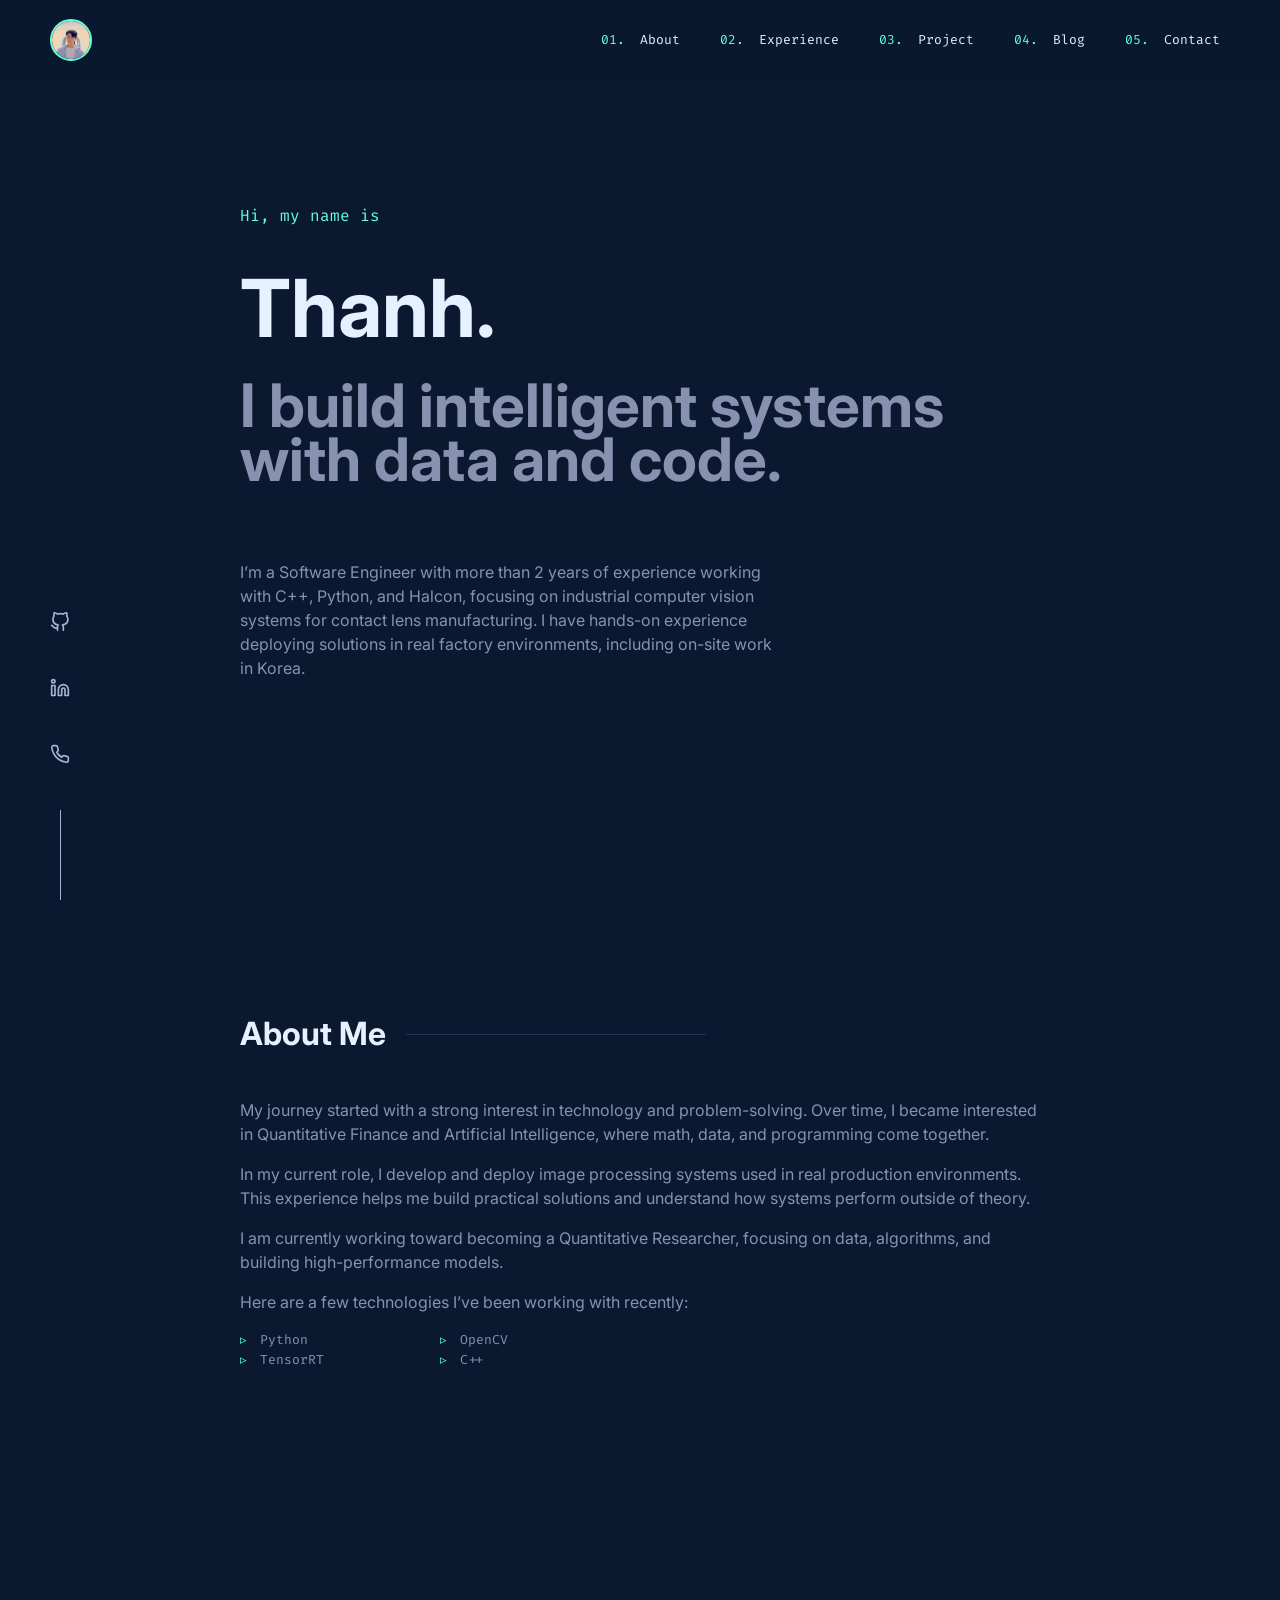
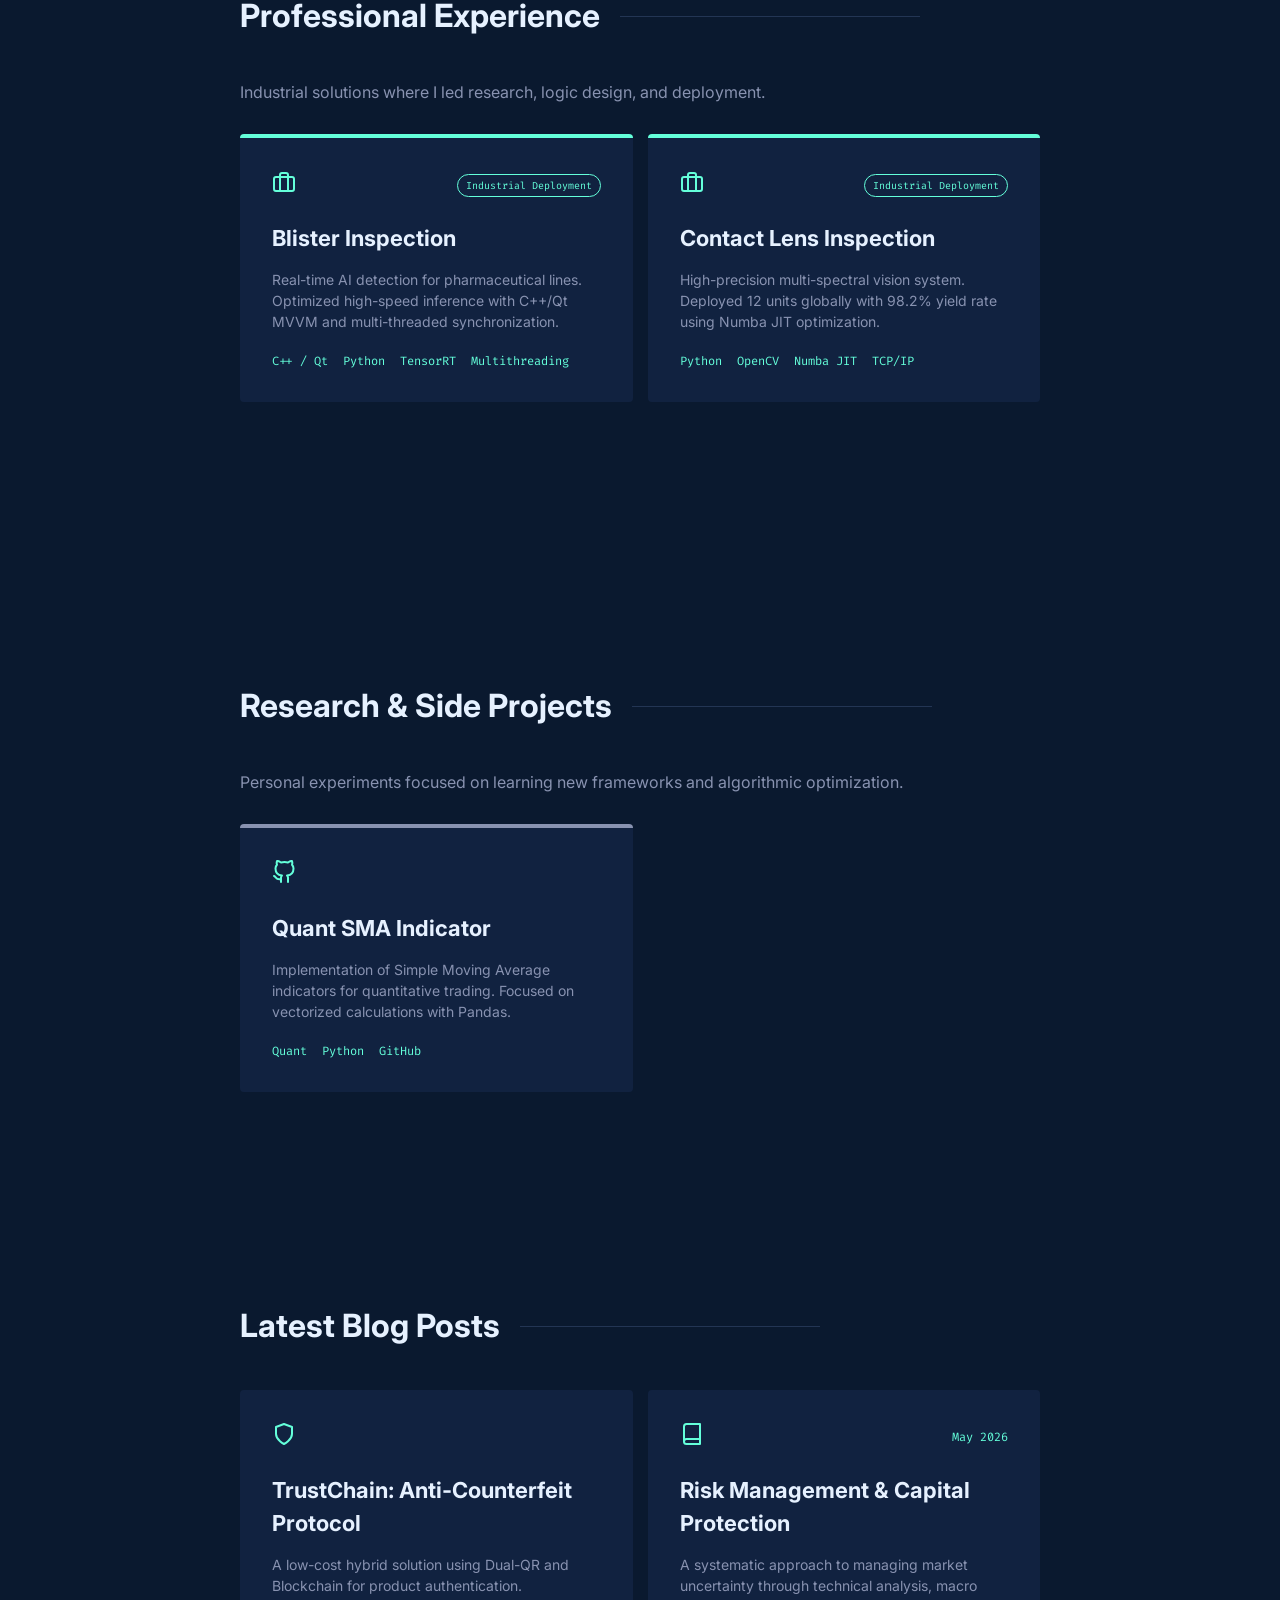
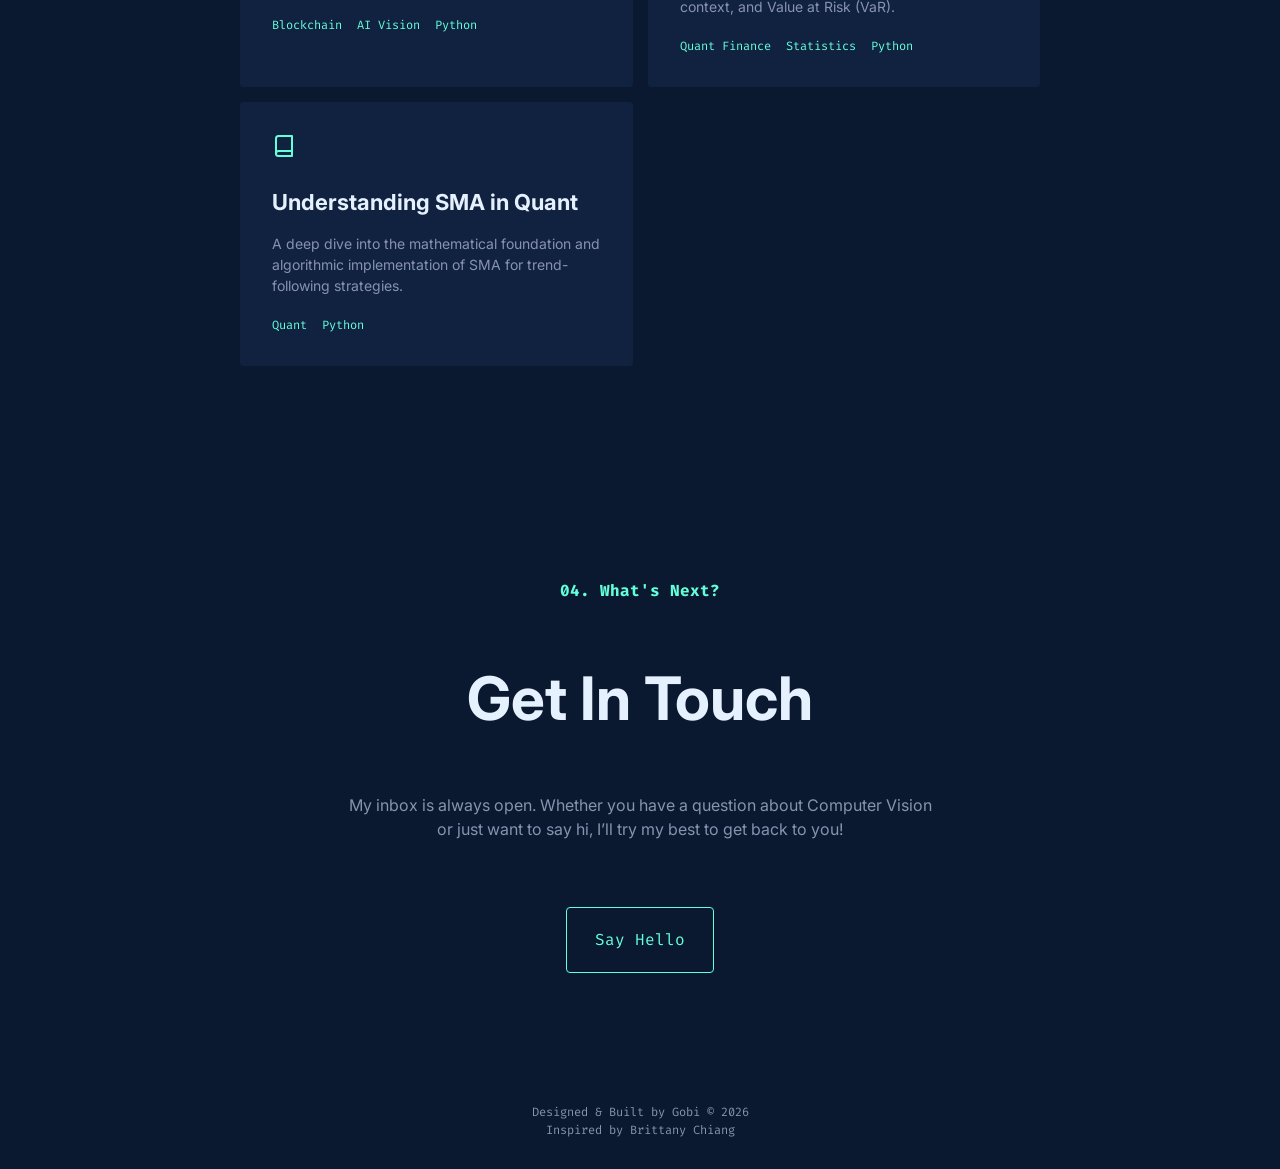
==== commit 16e608b8: "fix minor things" ====
--- a/index.html
+++ b/index.html
@@ -349,7 +349,7 @@
     <nav>
         <div class="nav-container">
             <a href="#" class="logo">
-            <img src="profile.png" alt="Logo" class="nav-logo-img">
+            <img src="resource/profile.JPG" alt="Logo" class="nav-logo-img">
             </a>
             <ul class="nav-links" style="counter-reset: item 0;">
                 <li><a href="#about">About</a></li>
@@ -412,7 +412,7 @@
         <section id="experience">
             <!-- 1. PROFESSIONAL WORK SECTION -->
             <h2 class="section-title">Professional Experience</h2>
-            <p style="margin-bottom: 30px;">Industrial solutions where I led research, logic design, and deployment. (Source code proprietary)</p>
+            <p style="margin-bottom: 30px;">Industrial solutions where I led research, logic design, and deployment.</p>
             
             <div class="grid">
                 <a href="experience/blister.html" class="card-link">
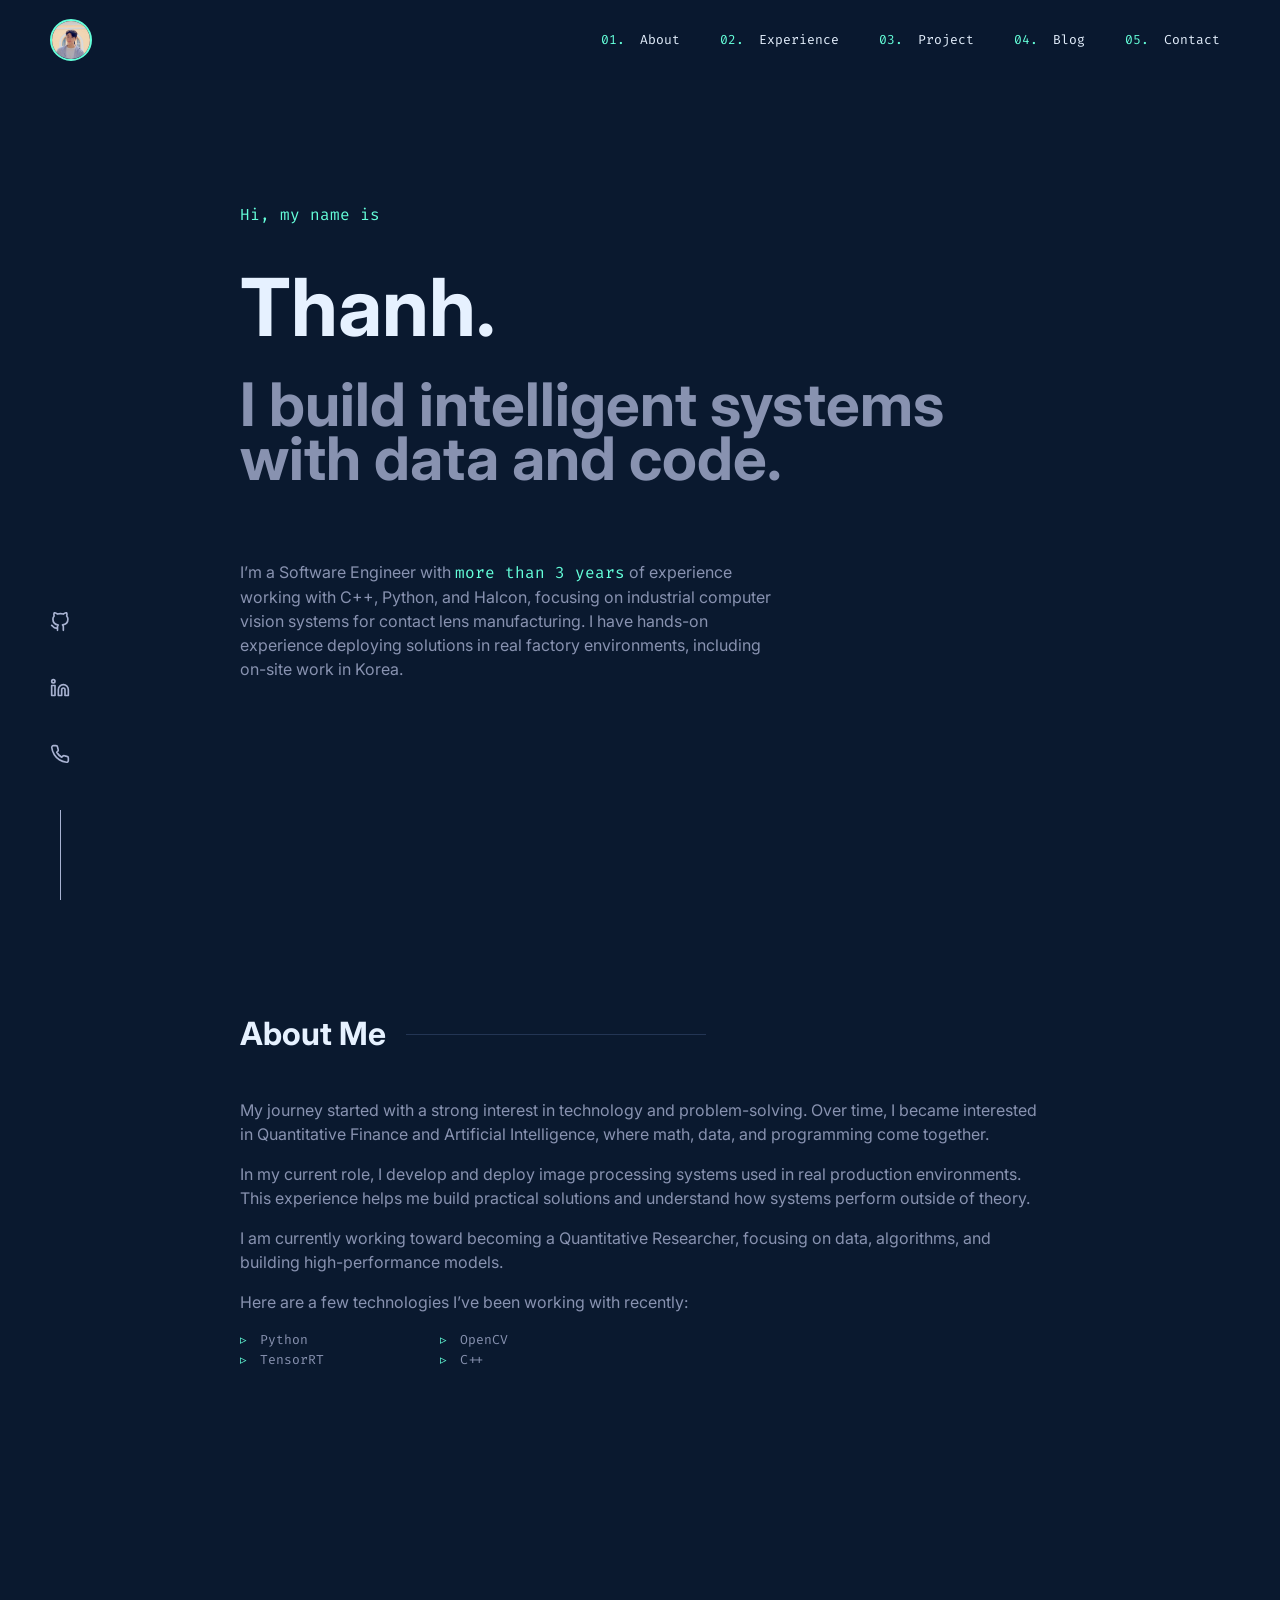
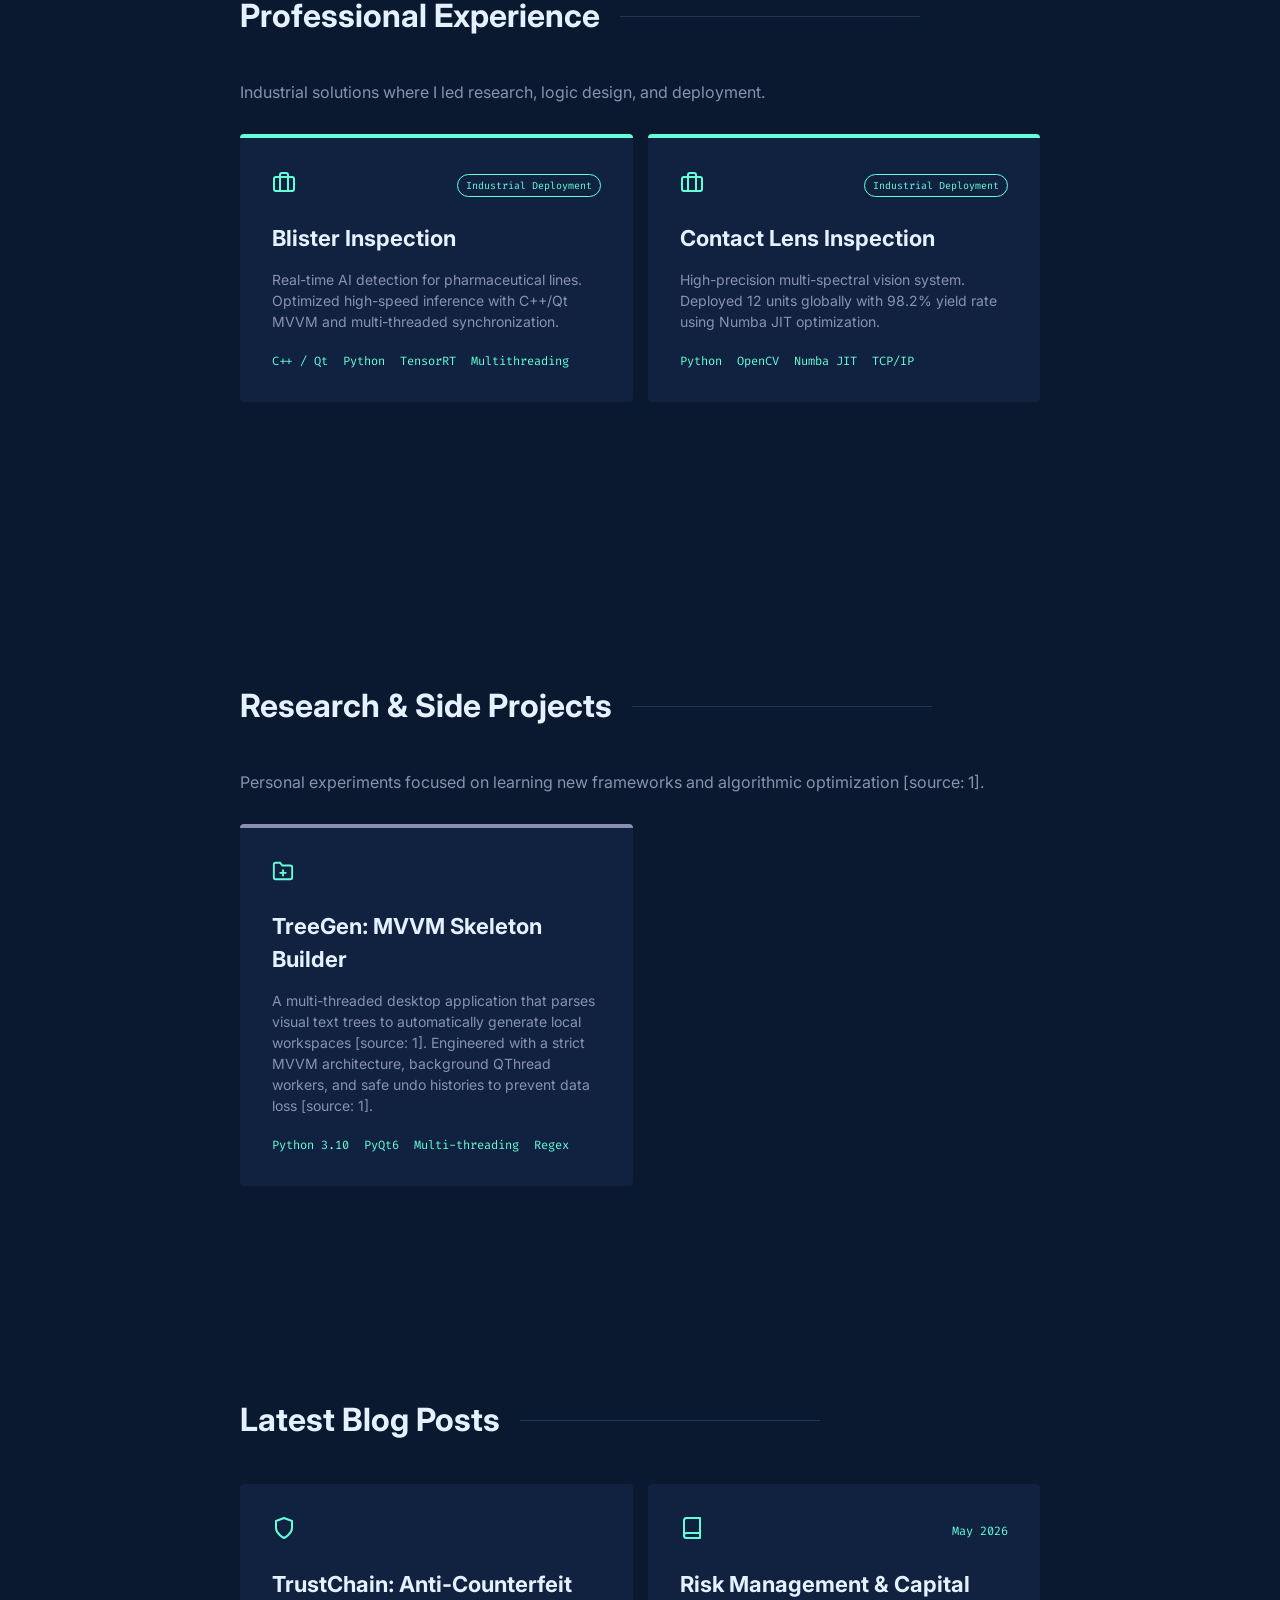
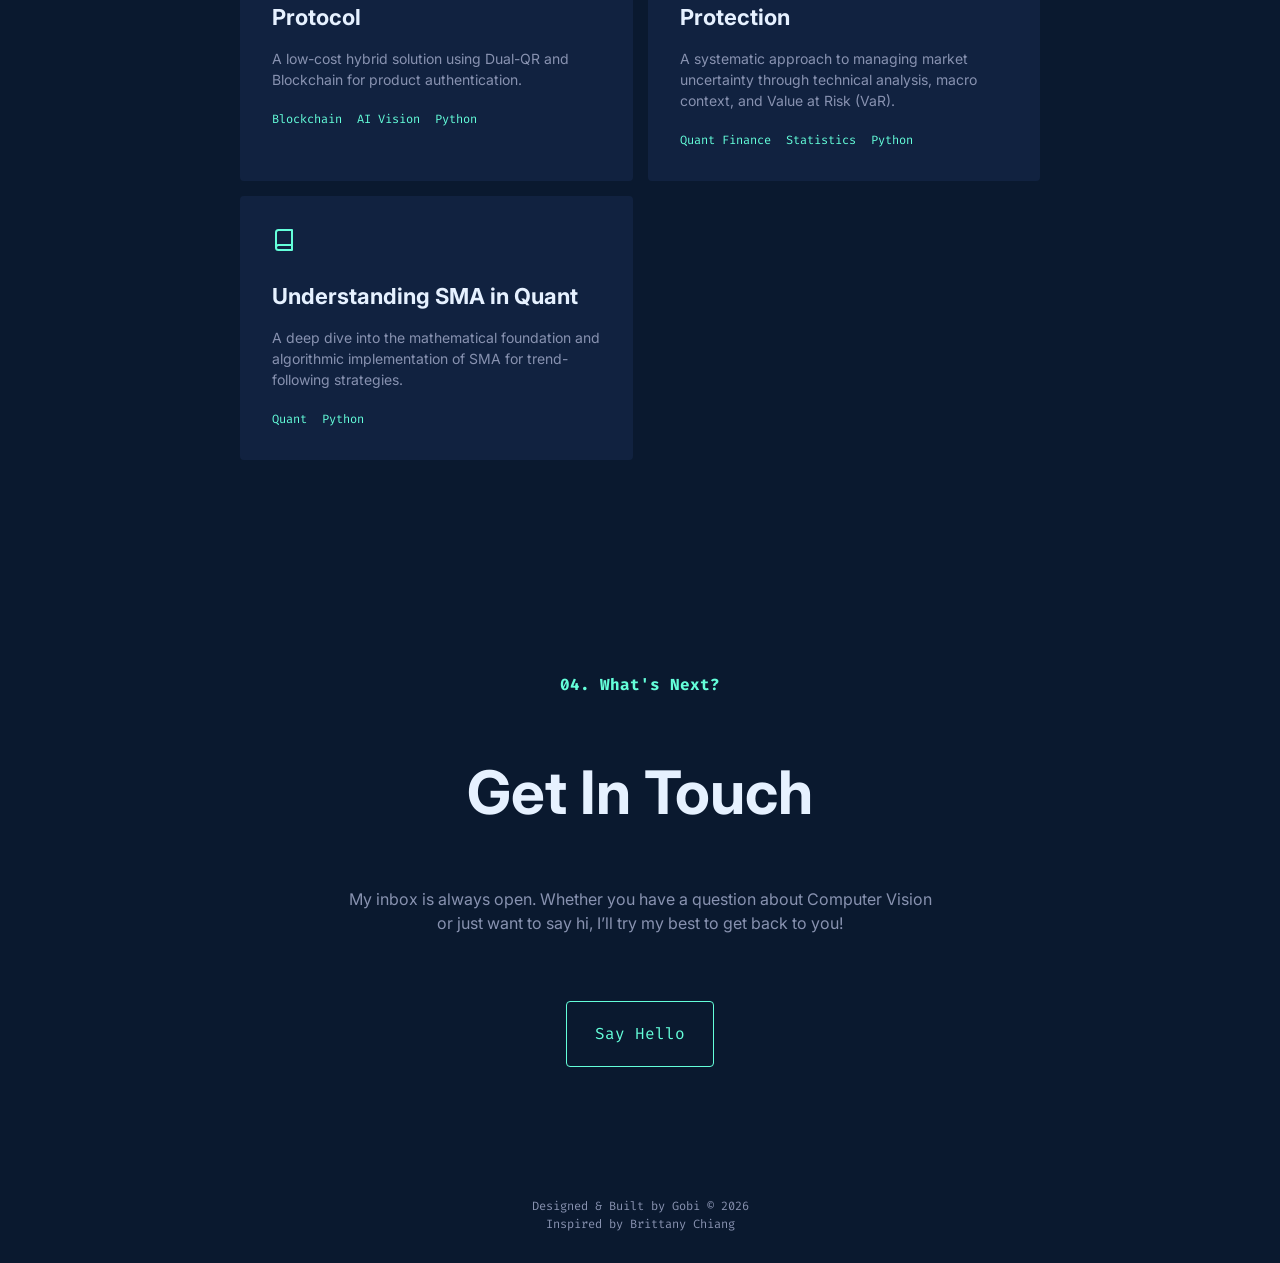
==== commit af857f9a: "update project treegen" ====
--- a/index.html
+++ b/index.html
@@ -1,6 +1,7 @@
 <!DOCTYPE html>
 <html lang="en">
 <head>
+    <link rel="icon" type="image/png" href="resource/favicon.ico">
     <meta charset="UTF-8">
     <meta name="viewport" content="width=device-width, initial-scale=1.0">
     <title>Gobi | AI & Research Engineer</title>
@@ -367,10 +368,46 @@
         <h1>Thanh.</h1>
         <h2>I build intelligent systems with data and code.</h2>
         <p>
-            I’m a Software Engineer with more than 2 years of experience working with C++, Python, and Halcon, 
+            I’m a Software Engineer with <span id="years-of-experience">2+ years</span> of experience working with C++, Python, and Halcon, 
             focusing on industrial computer vision systems for contact lens manufacturing. 
             I have hands-on experience deploying solutions in real factory environments, including on-site work in Korea.
         </p>
+        <script>
+            document.addEventListener("DOMContentLoaded", function () {
+                // 1. Define your professional career start date (YYYY-MM-DD format)
+                const startDate = new Date("2023-08-17"); 
+                
+                // 2. Get today's real-time date
+                const today = new Date();
+                
+                // 3. Calculate the difference in milliseconds and convert to fractional years
+                const differenceInMs = today - startDate;
+                const msPerYear = 1000 * 60 * 60 * 24 * 365.25; // Account for leap years
+                const yearsDifference = differenceInMs / msPerYear;
+                
+                // 4. Format the output dynamically
+                let outputText = "";
+                
+                // Get the integer year (N) and the fractional decimal part of the year
+                const fullYears = Math.floor(yearsDifference);
+                const decimalPart = yearsDifference - fullYears;
+
+                if (yearsDifference < 0.5) {
+                    // If total experience is less than 6 months
+                    outputText = "nearly a year";
+                } else if (decimalPart > 0.5) {
+                    // If the remainder is greater than 6 months (> 0.5 year) -> Round up to N + 1
+                    const nextYears = fullYears + 1;
+                    outputText = `nearly ${nextYears} years`;
+                } else {
+                    // If the remainder is less than or equal to 6 months (<= 0.5 year) -> Keep current N
+                    outputText = `more than ${fullYears} ${fullYears === 1 ? 'year' : 'years'}`;
+                }
+                
+                // 5. Inject the calculated string into the HTML
+                document.getElementById("years-of-experience").textContent = outputText;
+            });
+        </script>
     </header>
 
     <section id="about">
@@ -464,23 +501,25 @@
         <section id="projects">
             <!-- 2. SIDE PROJECTS & RESEARCH SECTION -->
             <h2 class="section-title" style="margin-top: 80px;">Research & Side Projects</h2>
-            <p style="margin-bottom: 30px;">Personal experiments focused on learning new frameworks and algorithmic optimization.</p>
+            <p style="margin-bottom: 30px;">Personal experiments focused on learning new frameworks and algorithmic optimization [source: 1].</p>
 
             <div class="grid">
-                <!-- Side Project: Quant / SMA -->
-                <a href="https://github.com/Gobiilee/" class="card-link" target="_blank">
+                <!-- Side Project: TreeGen -->
+                <a href="project/treegen.html" class="card-link" target="_blank">
                     <div class="card side-card">
                         <div class="card-header">
                             <div class="folder-icon">
-                                <svg xmlns="http://www.w3.org/2000/svg" width="24" height="24" viewBox="0 0 24 24" fill="none" stroke="currentColor" stroke-width="2" stroke-linecap="round" stroke-linejoin="round"><path d="M9 19c-5 1.5-5-2.5-7-3m14 6v-3.87a3.37 3.37 0 0 0-.94-2.61c3.14-.35 6.44-1.54 6.44-7A5.44 5.44 0 0 0 20 4.77 5.07 5.07 0 0 0 19.91 1S18.73.65 16 2.48a13.38 13.38 0 0 0-7 0C6.27.65 5.09 1 5.09 1A5.07 5.07 0 0 0 5 4.77a5.44 5.44 0 0 0-1.5 3.78c0 5.42 3.3 6.61 6.44 7A3.37 3.37 0 0 0 9 18.13V22"></path></svg>
+                                <!-- Custom Folder Plus Icon better matches tree/directory generation -->
+                                <svg xmlns="http://www.w3.org/2000/svg" width="22" height="22" viewBox="0 0 24 24" fill="none" stroke="currentColor" stroke-width="2" stroke-linecap="round" stroke-linejoin="round"><path d="M22 19a2 2 0 0 1-2 2H4a2 2 0 0 1-2-2V5a2 2 0 0 1 2-2h5l2 3h9a2 2 0 0 1 2 2z"></path><line x1="12" y1="11" x2="12" y2="17"></line><line x1="9" y1="14" x2="15" y2="14"></line></svg>
                             </div>
                         </div>
-                        <h3>Quant SMA Indicator</h3>
-                        <p>Implementation of Simple Moving Average indicators for quantitative trading. Focused on vectorized calculations with Pandas.</p>
+                        <h3>TreeGen: MVVM Skeleton Builder</h3>
+                        <p>A multi-threaded desktop application that parses visual text trees to automatically generate local workspaces [source: 1]. Engineered with a strict MVVM architecture, background QThread workers, and safe undo histories to prevent data loss [source: 1].</p>
                         <div class="tag-container">
-                            <span class="tag">Quant</span>
-                            <span class="tag">Python</span>
-                            <span class="tag">GitHub</span>
+                            <span class="tag">Python 3.10</span>
+                            <span class="tag">PyQt6</span>
+                            <span class="tag">Multi-threading</span>
+                            <span class="tag">Regex</span>
                         </div>
                     </div>
                 </a>
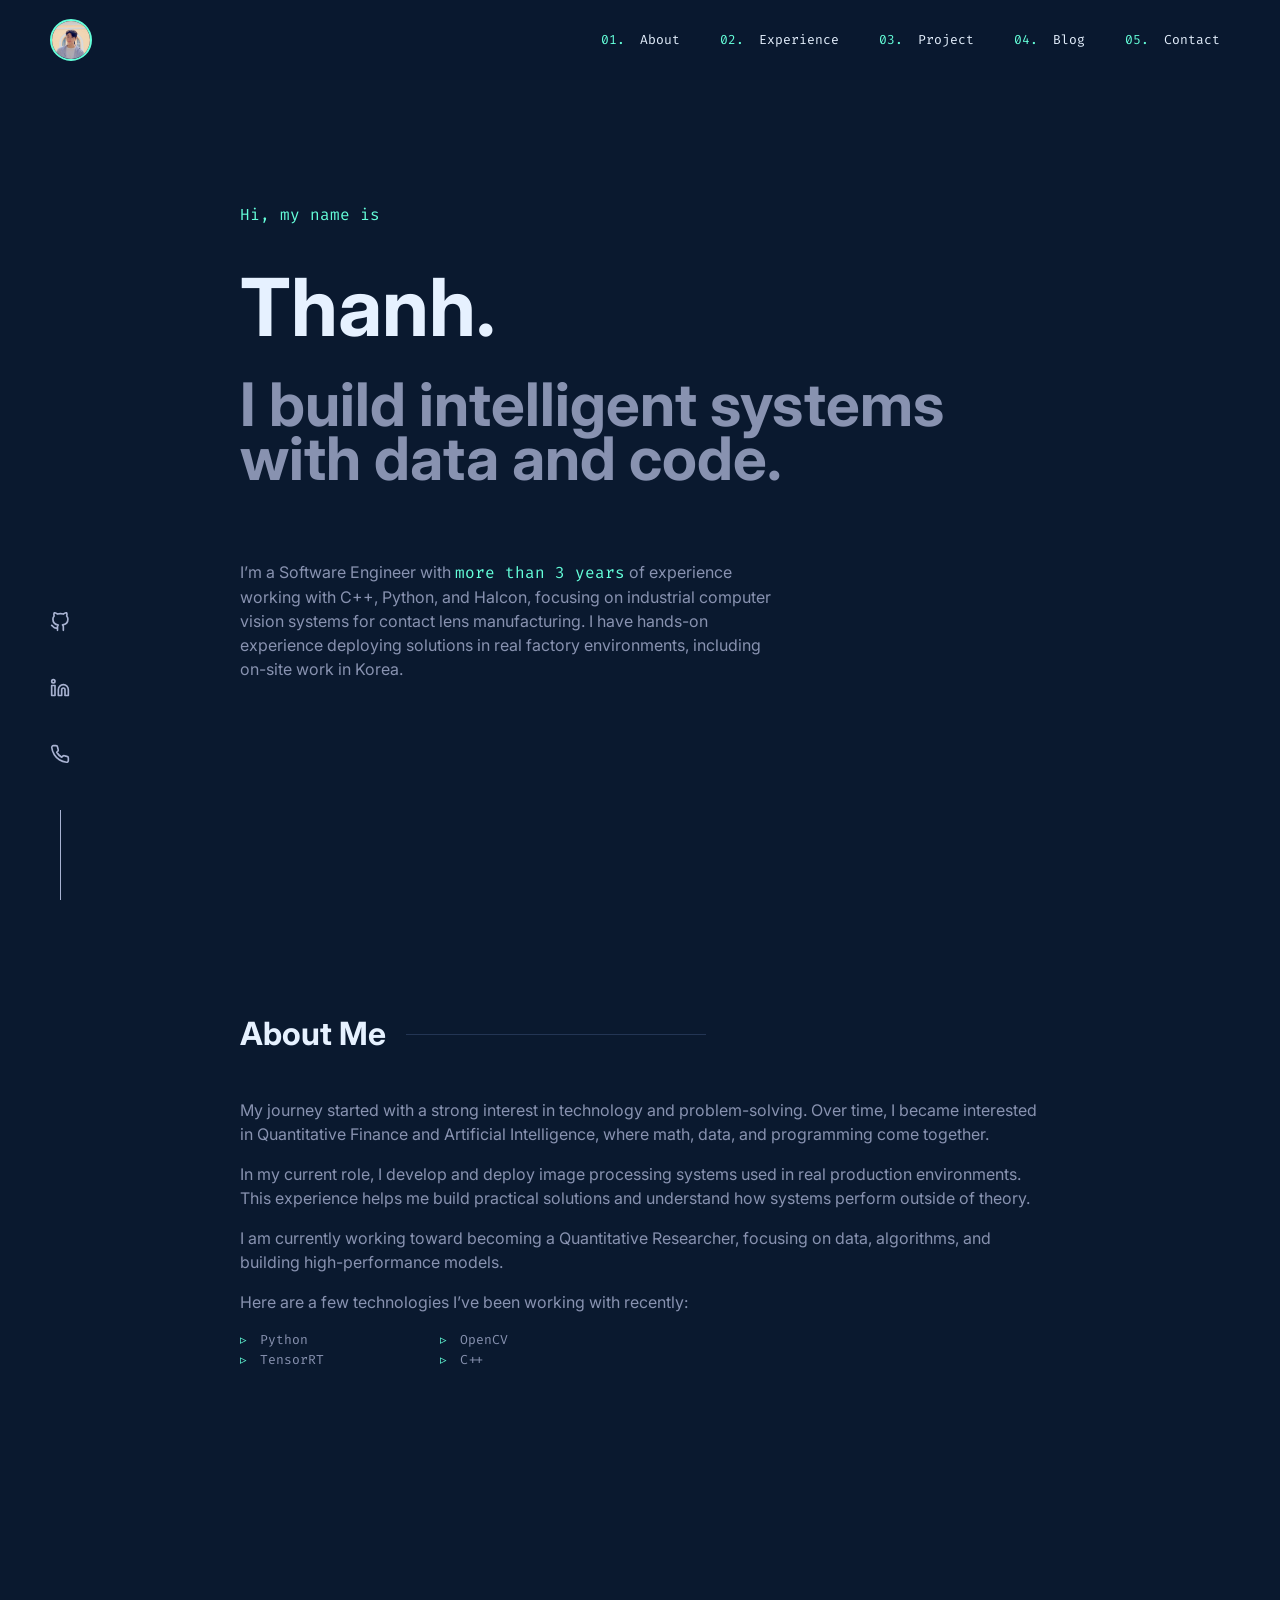
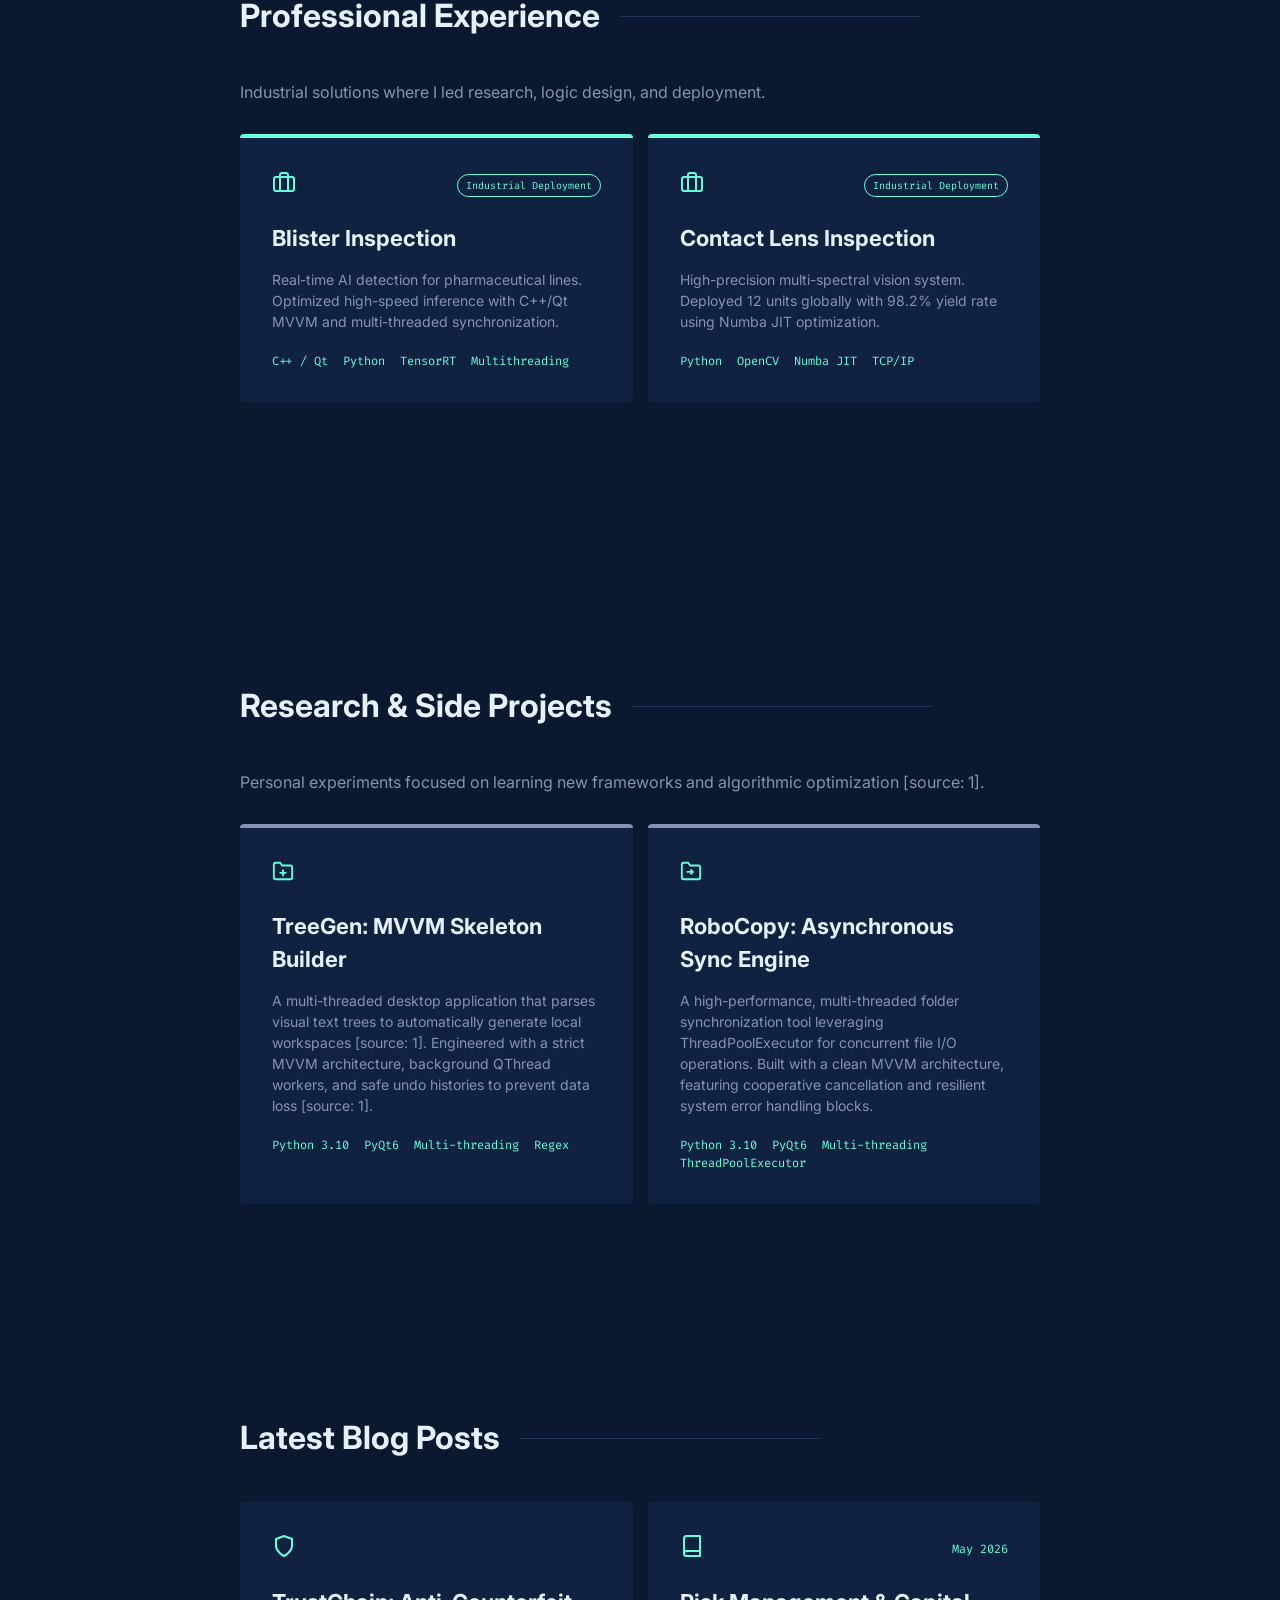
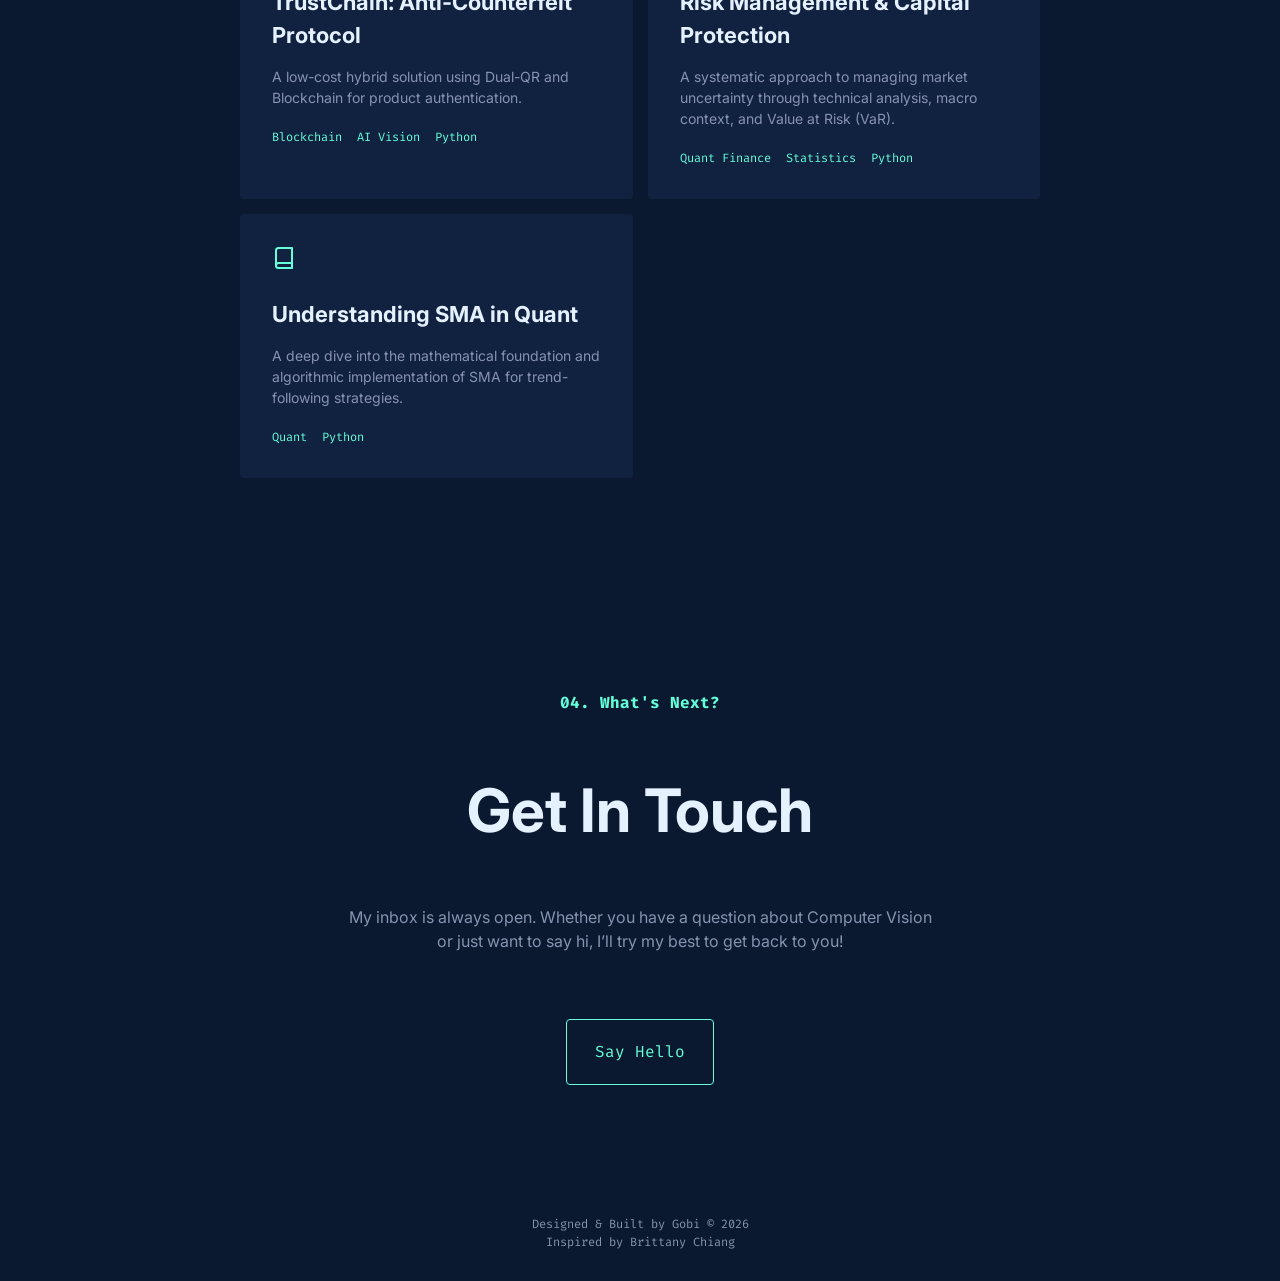
==== commit 1fd915c0: "add robocopy project" ====
--- a/index.html
+++ b/index.html
@@ -523,6 +523,24 @@
                         </div>
                     </div>
                 </a>
+                <a href="project/robocopy.html" class="card-link" target="_blank">
+                    <div class="card side-card">
+                        <div class="card-header">
+                            <div class="folder-icon">
+                                <svg xmlns="http://www.w3.org/2000/svg" width="22" height="22" viewBox="0 0 24 24" fill="none" stroke="currentColor" stroke-width="2" stroke-linecap="round" stroke-linejoin="round"><path d="M22 19a2 2 0 0 1-2 2H4a2 2 0 0 1-2-2V5a2 2 0 0 1 2-2h5l2 3h9a2 2 0 0 1 2 2z"></path><path d="M12 11l2 2-2 2"></path><path d="M8 13h6"></path></svg>
+                            </div>
+                        </div>
+                        <h3>RoboCopy: Asynchronous Sync Engine</h3>
+                        <p>A high-performance, multi-threaded folder synchronization tool leveraging ThreadPoolExecutor for concurrent file I/O operations. Built with a clean MVVM architecture, featuring cooperative cancellation and resilient system error handling blocks.</p>
+                        <div class="tag-container">
+                            <span class="tag">Python 3.10</span>
+                            <span class="tag">PyQt6</span>
+                            <span class="tag">Multi-threading</span>
+                            <span class="tag">ThreadPoolExecutor</span>
+                        </div>
+                    </div>
+                </a>
+
             </div>
         </section>
 
